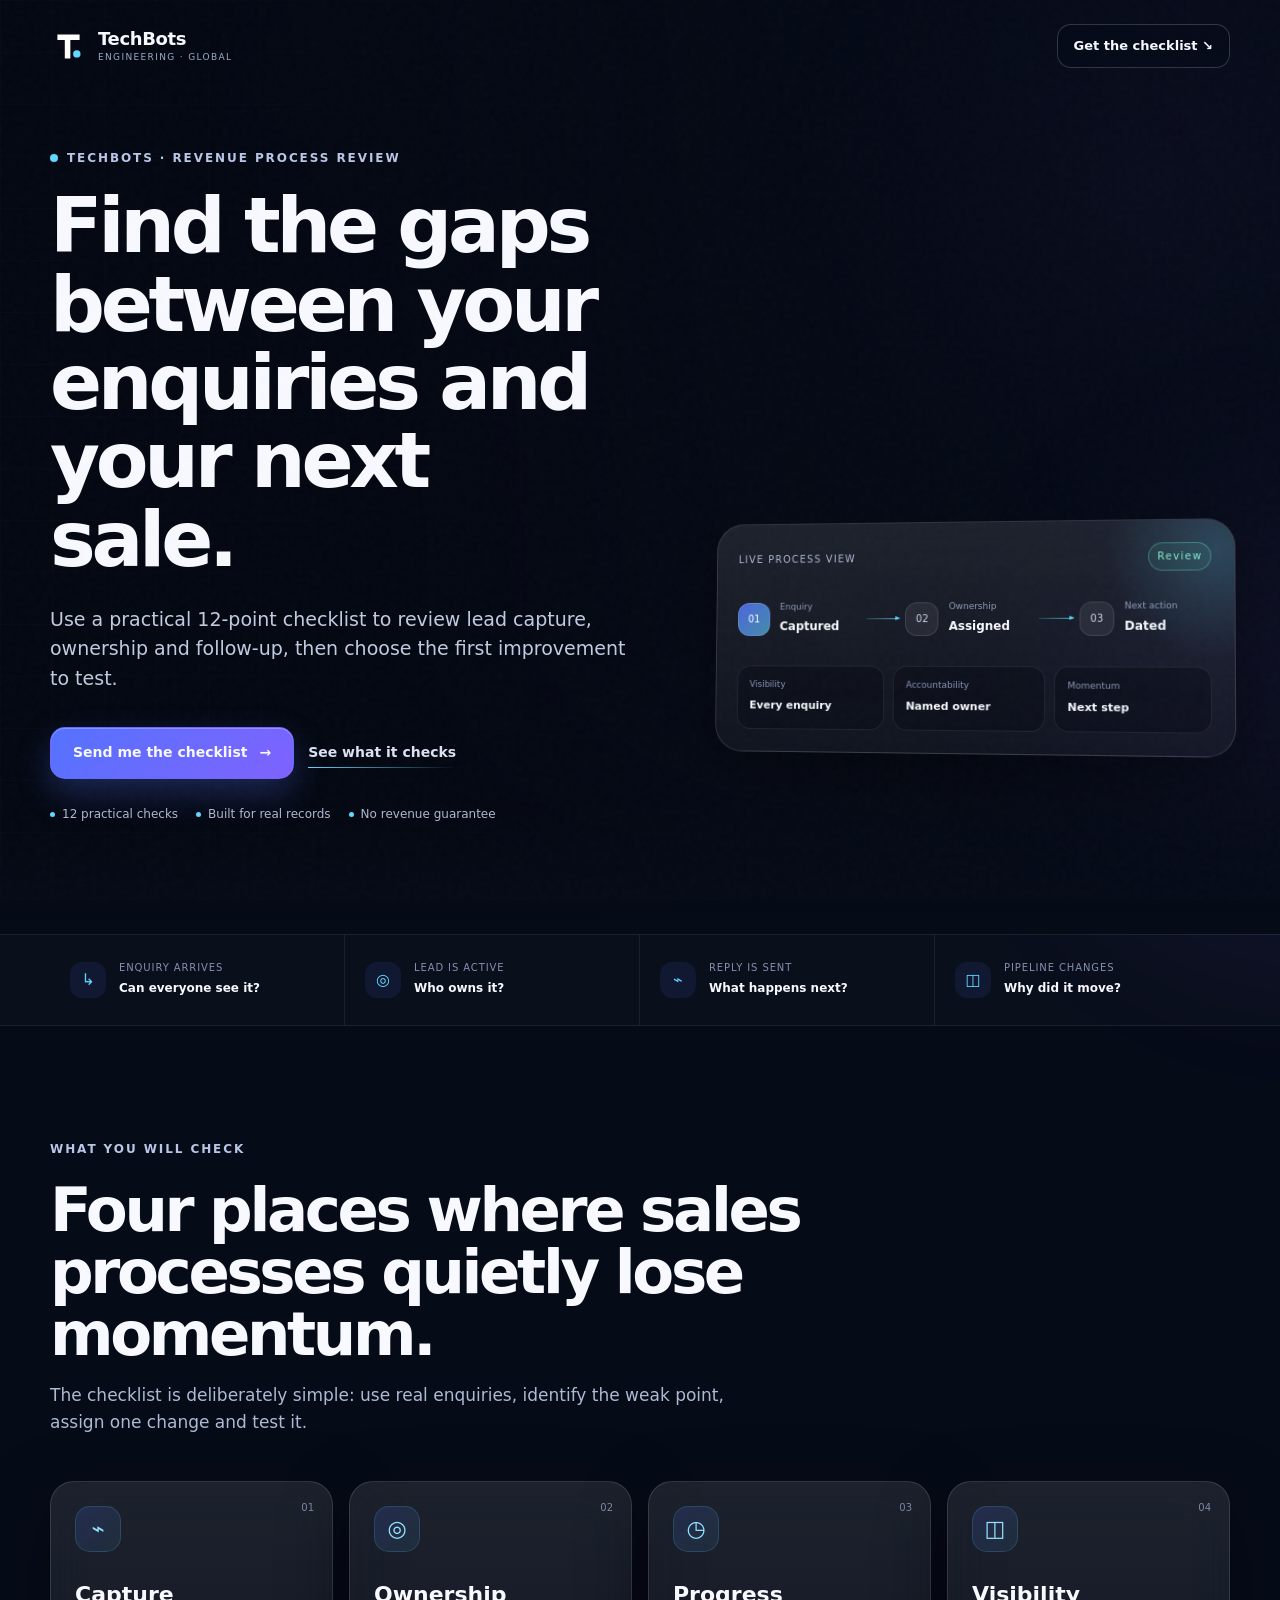
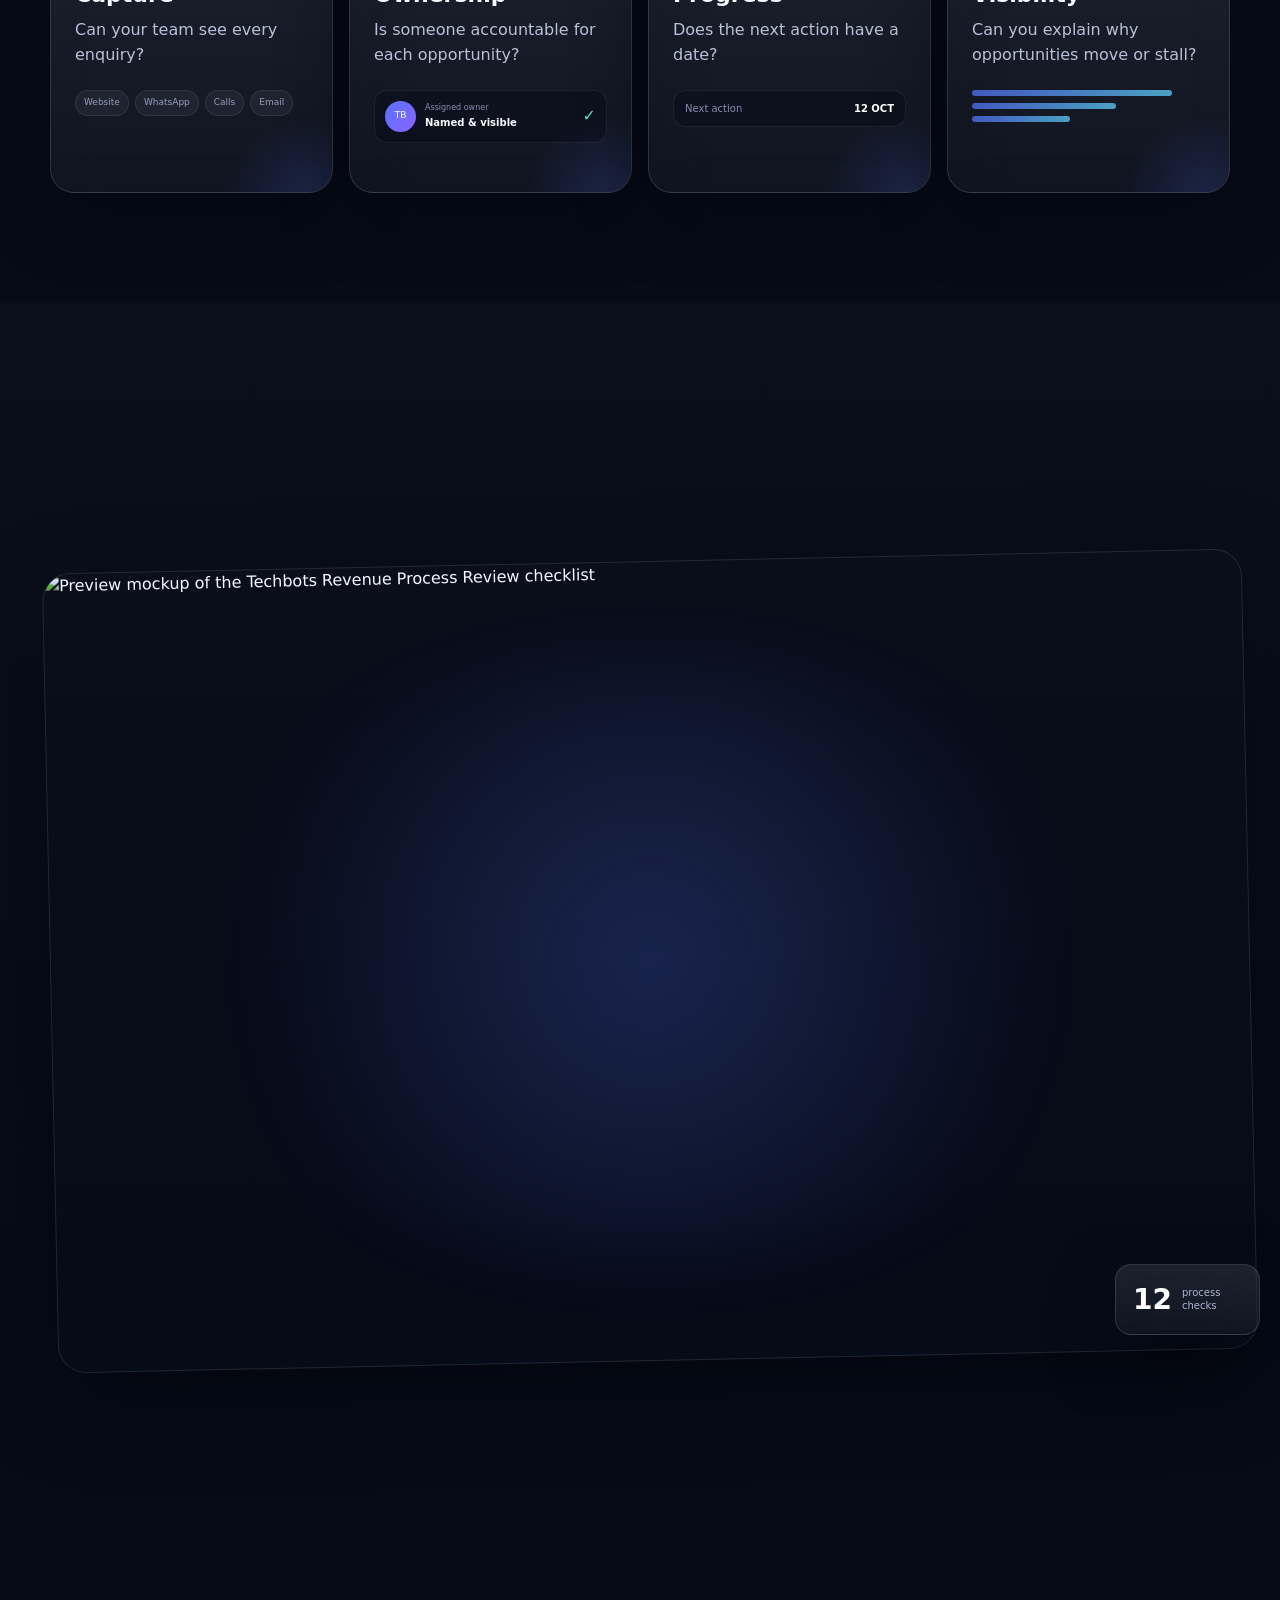
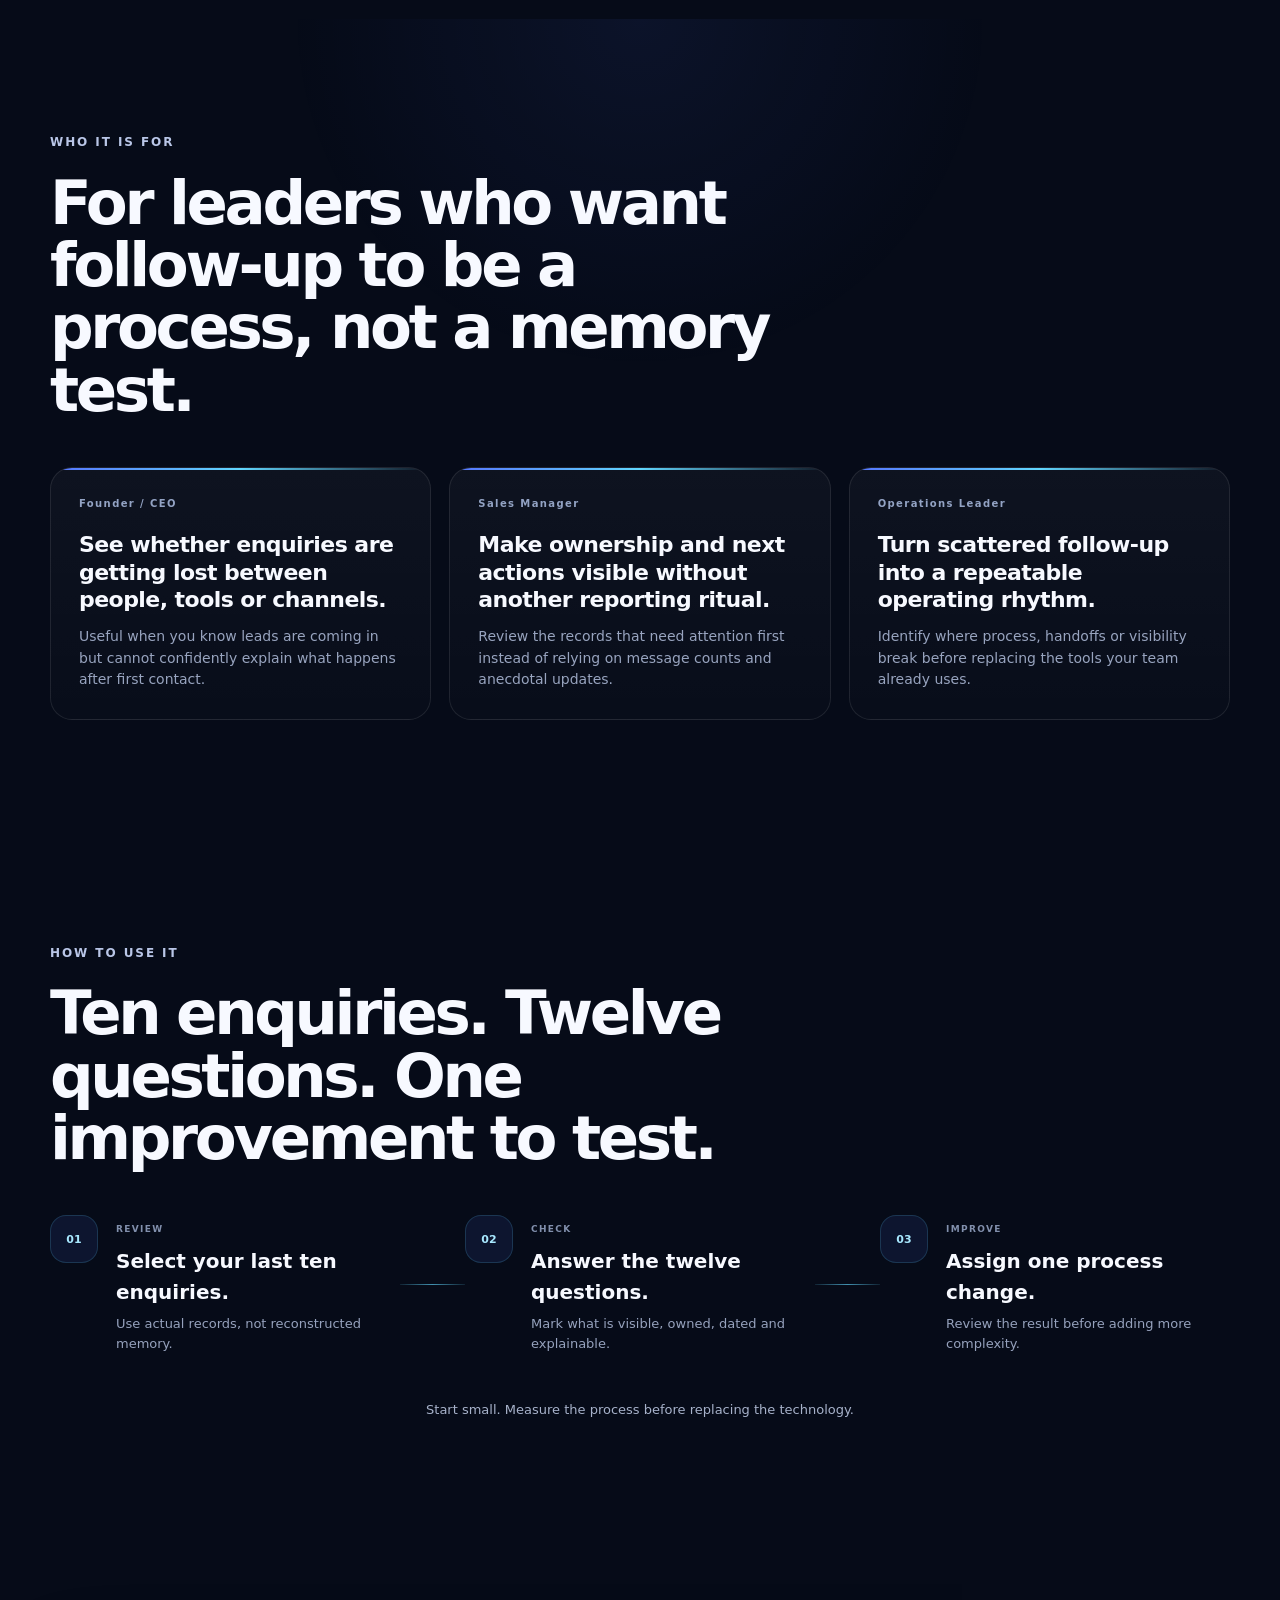
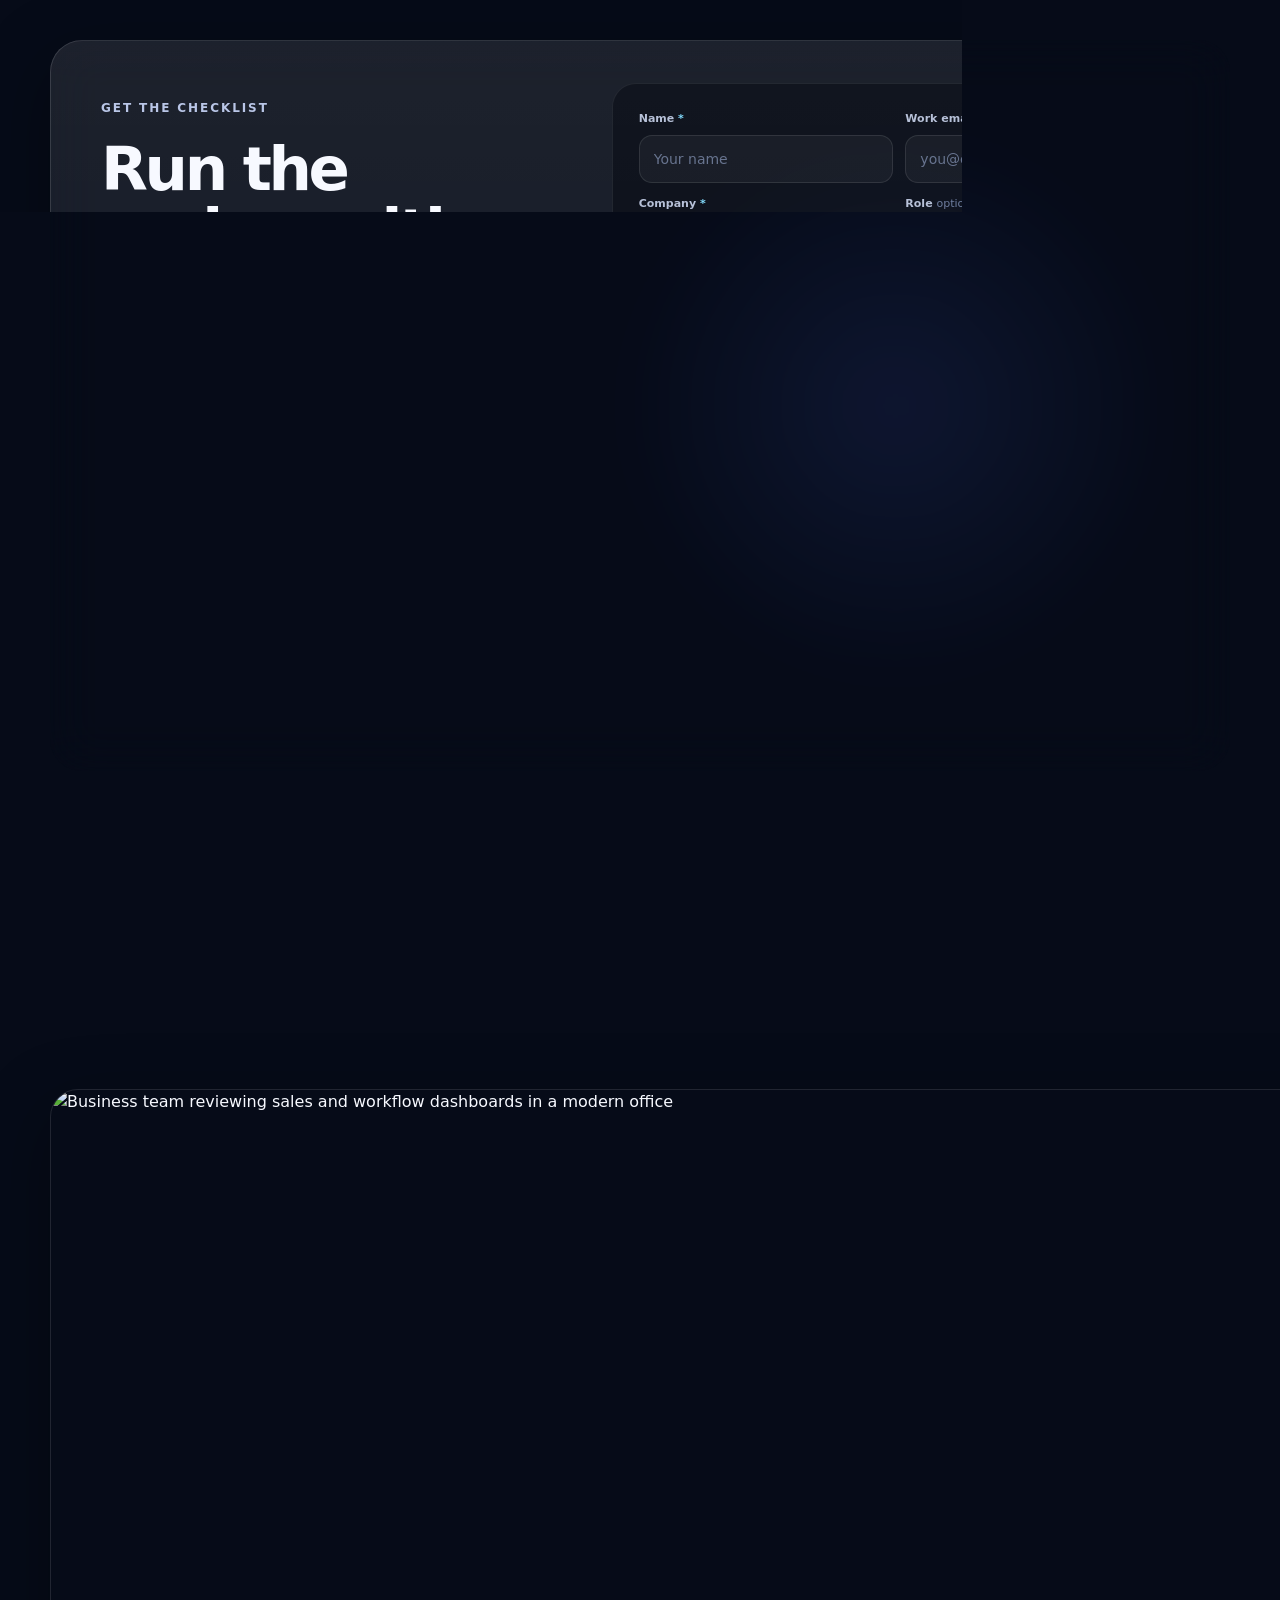
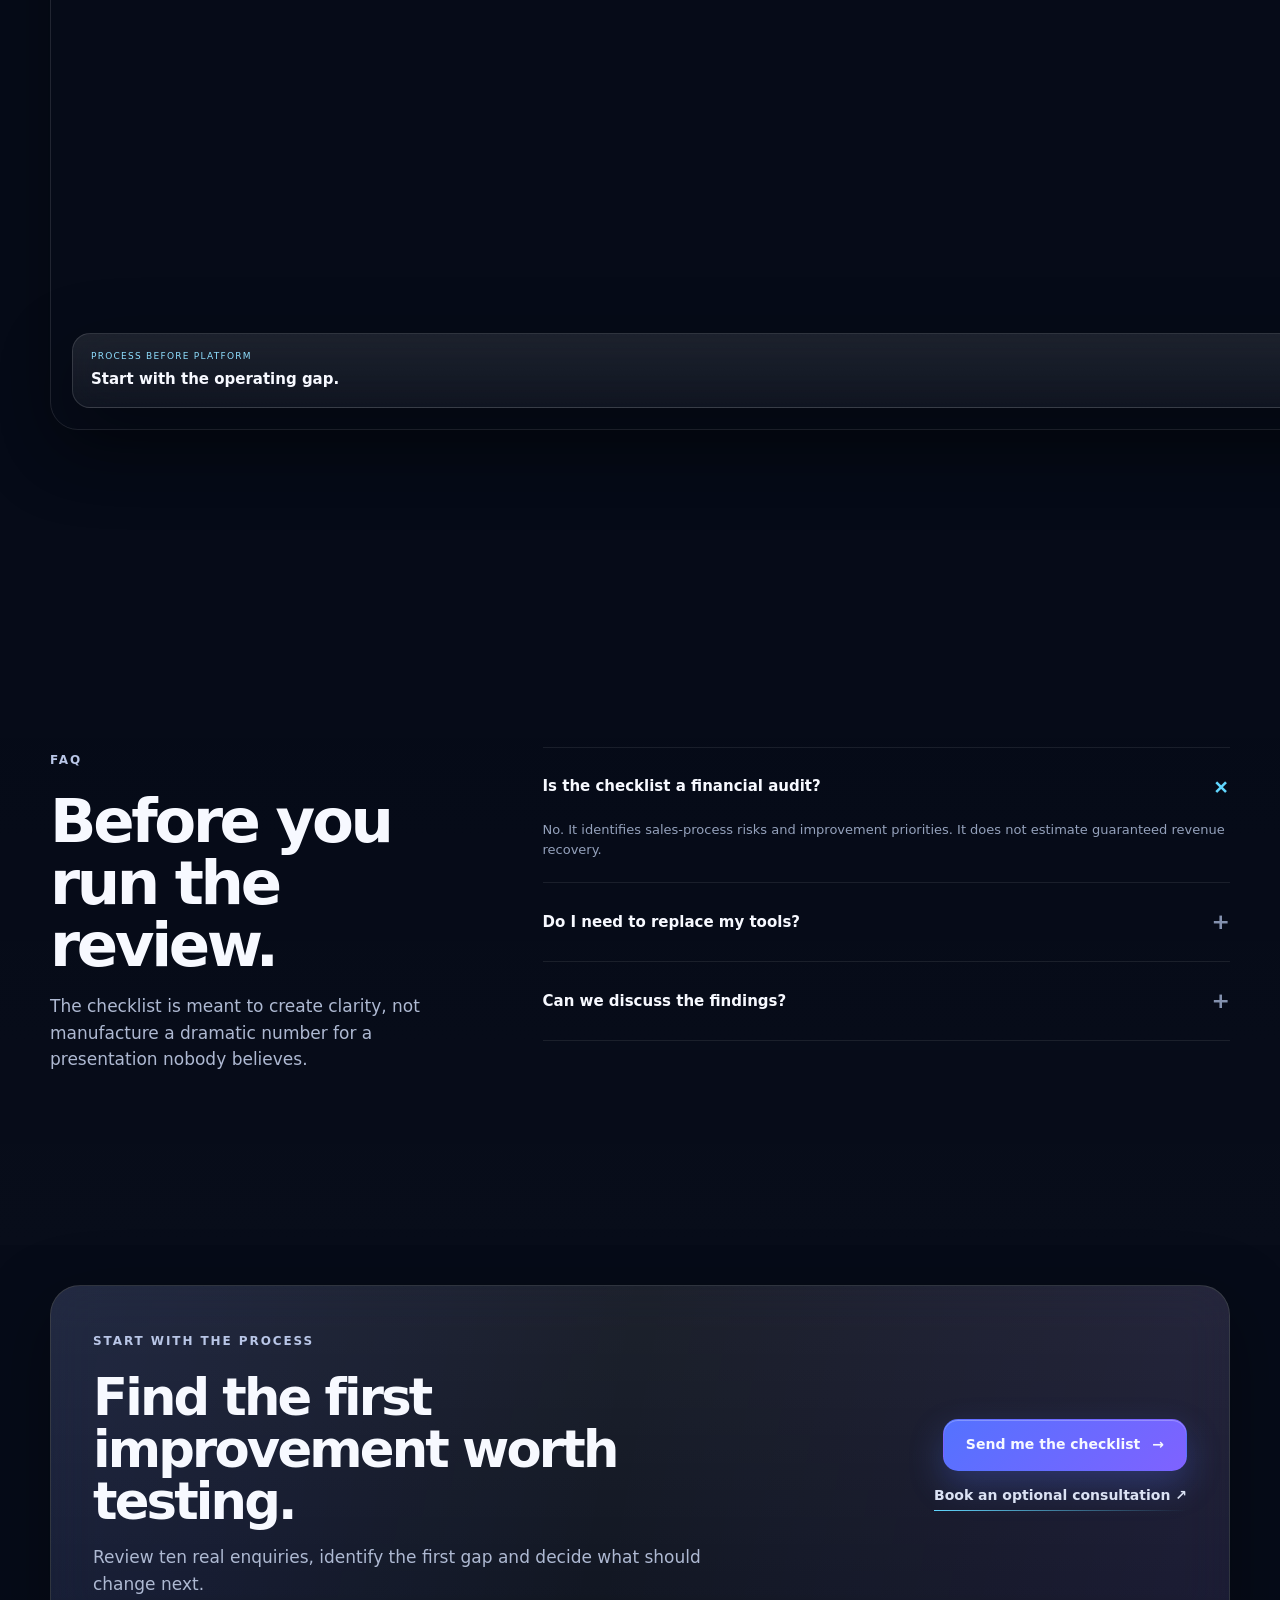
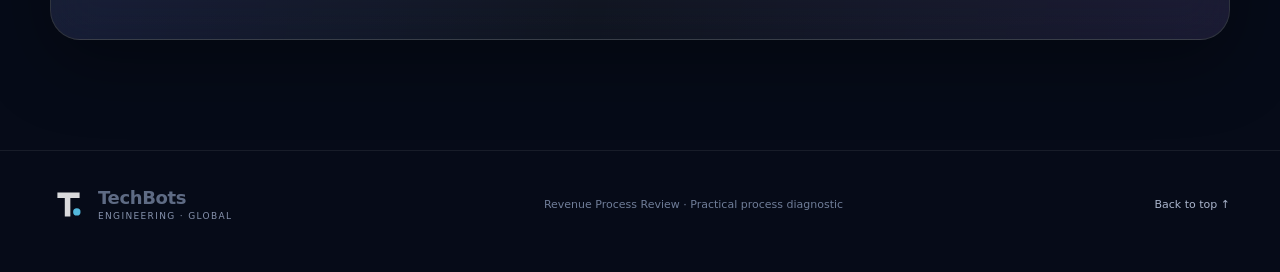
==== index.html @ 33a5809a "Add files via upload" ====
<!doctype html>
<html lang="en">
<head>
  <meta charset="utf-8" />
  <meta name="viewport" content="width=device-width,initial-scale=1,viewport-fit=cover" />
  <meta name="theme-color" content="#060b18" />
  <meta name="robots" content="noindex,nofollow" />
  <title>Revenue Process Review | Techbots</title>
  <meta name="description" content="Use Techbots' practical 12-point checklist to review lead capture, ownership, follow-up and sales-process visibility." />
  <meta property="og:title" content="Revenue Process Review | Techbots" />
  <meta property="og:description" content="Find the gaps between your enquiries and your next sale with a practical 12-point process checklist." />
  <meta property="og:type" content="website" />
  <link rel="preload" href="assets/hero-team.webp" as="image" type="image/webp" />
  <link rel="stylesheet" href="styles.css" />
</head>
<body>
  <a class="skip-link" href="#main">Skip to main content</a>

  <div class="noise" aria-hidden="true"></div>
  <div class="ambient ambient-one" aria-hidden="true"></div>
  <div class="ambient ambient-two" aria-hidden="true"></div>

  <header class="site-header" id="top">
    <div class="container header-inner">
      <a class="brand" href="https://teckbots.com/" aria-label="Techbots home">
        <span class="brand-mark" aria-hidden="true">
          <svg viewBox="0 0 40 40" role="img"><path d="M8 7h24v6H22v20h-6V13H8z" fill="currentColor"/><circle cx="29" cy="28" r="4" fill="#61d7ff"/></svg>
        </span>
        <span class="brand-copy"><strong>TechBots</strong><small>ENGINEERING · GLOBAL</small></span>
      </a>
      <a class="header-cta" href="#checklist-form">Get the checklist <span aria-hidden="true">↘</span></a>
    </div>
  </header>

  <main id="main">
    <section class="hero section-pad">
      <div class="hero-image" aria-hidden="true"></div>
      <div class="hero-vignette" aria-hidden="true"></div>
      <div class="hero-grid" aria-hidden="true"></div>
      <div class="container hero-layout">
        <div class="hero-copy reveal">
          <div class="eyebrow"><span class="pulse-dot"></span> TECHBOTS · REVENUE PROCESS REVIEW</div>
          <h1>Find the gaps between your enquiries and your next sale.</h1>
          <p class="hero-sub">Use a practical 12-point checklist to review lead capture, ownership and follow-up, then choose the first improvement to test.</p>
          <div class="hero-actions">
            <a class="btn btn-primary" href="#checklist-form">Send me the checklist <span aria-hidden="true">→</span></a>
            <a class="text-link" href="#what-you-check">See what it checks</a>
          </div>
          <div class="microcopy-row" aria-label="Checklist details">
            <span>12 practical checks</span><span>Built for real records</span><span>No revenue guarantee</span>
          </div>
        </div>

        <div class="hero-orbit reveal delay-1" aria-label="Revenue process stages">
          <div class="orbit-card glass">
            <div class="orbit-topline">
              <span>LIVE PROCESS VIEW</span>
              <span class="status-pill">Review</span>
            </div>
            <div class="process-flow">
              <div class="flow-item active"><span class="flow-icon">01</span><div><small>Enquiry</small><strong>Captured</strong></div></div>
              <div class="flow-line"></div>
              <div class="flow-item"><span class="flow-icon">02</span><div><small>Ownership</small><strong>Assigned</strong></div></div>
              <div class="flow-line"></div>
              <div class="flow-item"><span class="flow-icon">03</span><div><small>Next action</small><strong>Dated</strong></div></div>
            </div>
            <div class="hero-kpi-grid">
              <div><small>Visibility</small><strong>Every enquiry</strong></div>
              <div><small>Accountability</small><strong>Named owner</strong></div>
              <div><small>Momentum</small><strong>Next step</strong></div>
            </div>
          </div>
        </div>
      </div>
      <div class="hero-bottom-fade" aria-hidden="true"></div>
    </section>

    <section class="problem-strip" aria-label="Common process gaps">
      <div class="container strip-grid">
        <div class="strip-item"><span class="strip-icon">↳</span><div><small>Enquiry arrives</small><strong>Can everyone see it?</strong></div></div>
        <div class="strip-item"><span class="strip-icon">◎</span><div><small>Lead is active</small><strong>Who owns it?</strong></div></div>
        <div class="strip-item"><span class="strip-icon">⌁</span><div><small>Reply is sent</small><strong>What happens next?</strong></div></div>
        <div class="strip-item"><span class="strip-icon">◫</span><div><small>Pipeline changes</small><strong>Why did it move?</strong></div></div>
      </div>
    </section>

    <section class="section-pad" id="what-you-check">
      <div class="container">
        <div class="section-heading reveal">
          <div class="eyebrow">WHAT YOU WILL CHECK</div>
          <h2>Four places where sales processes quietly lose momentum.</h2>
          <p>The checklist is deliberately simple: use real enquiries, identify the weak point, assign one change and test it.</p>
        </div>
        <div class="check-grid">
          <article class="check-card glass reveal">
            <span class="card-number">01</span>
            <div class="icon-shell">⌁</div>
            <h3>Capture</h3>
            <p>Can your team see every enquiry?</p>
            <div class="tag-row"><span>Website</span><span>WhatsApp</span><span>Calls</span><span>Email</span></div>
          </article>
          <article class="check-card glass reveal delay-1">
            <span class="card-number">02</span>
            <div class="icon-shell">◎</div>
            <h3>Ownership</h3>
            <p>Is someone accountable for each opportunity?</p>
            <div class="mini-owner"><span class="avatar">TB</span><span><small>Assigned owner</small><strong>Named & visible</strong></span><i>✓</i></div>
          </article>
          <article class="check-card glass reveal delay-2">
            <span class="card-number">03</span>
            <div class="icon-shell">◷</div>
            <h3>Progress</h3>
            <p>Does the next action have a date?</p>
            <div class="mini-date"><span>Next action</span><strong>12 OCT</strong></div>
          </article>
          <article class="check-card glass reveal delay-3">
            <span class="card-number">04</span>
            <div class="icon-shell">◫</div>
            <h3>Visibility</h3>
            <p>Can you explain why opportunities move or stall?</p>
            <div class="mini-bars"><i style="--w:86%"></i><i style="--w:62%"></i><i style="--w:42%"></i></div>
          </article>
        </div>
      </div>
    </section>

    <section class="section-pad preview-section">
      <div class="container preview-layout">
        <div class="preview-image-wrap reveal">
          <div class="glow-ring" aria-hidden="true"></div>
          <img src="assets/checklist-preview.webp" alt="Preview mockup of the Techbots Revenue Process Review checklist" width="1200" height="800" loading="lazy" />
          <div class="floating-badge glass"><span>12</span><small>process checks</small></div>
        </div>
        <div class="preview-copy reveal delay-1">
          <div class="eyebrow">INSIDE THE CHECKLIST</div>
          <h2>Review what actually happened, not what the pipeline was supposed to do.</h2>
          <div class="sample-questions">
            <div><span>01</span><p>Can you identify every enquiry received during the review period?</p></div>
            <div><span>02</span><p>Does every open opportunity have a named owner?</p></div>
            <div><span>03</span><p>Does every active opportunity have a dated next action?</p></div>
            <div><span>04</span><p>Can you explain why opportunities were lost or stalled?</p></div>
          </div>
          <a class="btn btn-secondary" href="#checklist-form">Get all 12 checks <span aria-hidden="true">→</span></a>
        </div>
      </div>
    </section>

    <section class="section-pad role-section">
      <div class="container">
        <div class="section-heading reveal">
          <div class="eyebrow">WHO IT IS FOR</div>
          <h2>For leaders who want follow-up to be a process, not a memory test.</h2>
        </div>
        <div class="role-grid">
          <article class="role-card reveal">
            <div class="role-label">Founder / CEO</div>
            <h3>See whether enquiries are getting lost between people, tools or channels.</h3>
            <p>Useful when you know leads are coming in but cannot confidently explain what happens after first contact.</p>
          </article>
          <article class="role-card reveal delay-1">
            <div class="role-label">Sales Manager</div>
            <h3>Make ownership and next actions visible without another reporting ritual.</h3>
            <p>Review the records that need attention first instead of relying on message counts and anecdotal updates.</p>
          </article>
          <article class="role-card reveal delay-2">
            <div class="role-label">Operations Leader</div>
            <h3>Turn scattered follow-up into a repeatable operating rhythm.</h3>
            <p>Identify where process, handoffs or visibility break before replacing the tools your team already uses.</p>
          </article>
        </div>
      </div>
    </section>

    <section class="section-pad steps-section">
      <div class="container">
        <div class="section-heading reveal">
          <div class="eyebrow">HOW TO USE IT</div>
          <h2>Ten enquiries. Twelve questions. One improvement to test.</h2>
        </div>
        <div class="steps-track reveal">
          <article class="step">
            <span>01</span><div><small>REVIEW</small><h3>Select your last ten enquiries.</h3><p>Use actual records, not reconstructed memory.</p></div>
          </article>
          <div class="step-connector" aria-hidden="true"></div>
          <article class="step">
            <span>02</span><div><small>CHECK</small><h3>Answer the twelve questions.</h3><p>Mark what is visible, owned, dated and explainable.</p></div>
          </article>
          <div class="step-connector" aria-hidden="true"></div>
          <article class="step">
            <span>03</span><div><small>IMPROVE</small><h3>Assign one process change.</h3><p>Review the result before adding more complexity.</p></div>
          </article>
        </div>
        <p class="steps-note reveal">Start small. Measure the process before replacing the technology.</p>
      </div>
    </section>

    <section class="section-pad form-section" id="checklist-form">
      <div class="container form-shell glass reveal">
        <div class="form-copy">
          <div class="eyebrow">GET THE CHECKLIST</div>
          <h2>Run the review with your own enquiries.</h2>
          <p>Enter your details and the checklist will be made available immediately once the live resource is connected.</p>
          <ul class="value-list">
            <li><span>✓</span> Practical 12-point self-check</li>
            <li><span>✓</span> Built for website, email, calls and WhatsApp enquiries</li>
            <li><span>✓</span> Optional consultation afterwards</li>
          </ul>
          <div class="form-trust-note">
            <span class="lock-icon">⌾</span>
            <p><strong>Your choices stay separate.</strong><br />Requesting the checklist does not silently subscribe you to marketing.</p>
          </div>
        </div>

        <div class="form-panel">
          <form id="leadForm" novalidate>
            <div class="field-grid two-col">
              <div class="field"><label for="name">Name <span>*</span></label><input id="name" name="name" type="text" autocomplete="name" required placeholder="Your name" /></div>
              <div class="field"><label for="email">Work email <span>*</span></label><input id="email" name="email" type="email" autocomplete="email" required placeholder="you@company.com" /></div>
            </div>
            <div class="field-grid two-col">
              <div class="field"><label for="company">Company <span>*</span></label><input id="company" name="company" type="text" autocomplete="organization" required placeholder="Company name" /></div>
              <div class="field"><label for="role">Role <em>optional</em></label><input id="role" name="role" type="text" autocomplete="organization-title" placeholder="e.g. Sales Manager" /></div>
            </div>
            <div class="field"><label for="phone">Phone / WhatsApp <em>optional</em></label><input id="phone" name="phone" type="tel" autocomplete="tel" inputmode="tel" placeholder="+234..." /></div>

            <div class="consents">
              <label class="check-label"><input type="checkbox" name="whatsapp_consent" value="true" /><span class="custom-check" aria-hidden="true"></span><span>Send me occasional WhatsApp updates from Techbots.</span></label>
              <label class="check-label"><input type="checkbox" name="email_marketing_consent" value="true" /><span class="custom-check" aria-hidden="true"></span><span>Send me occasional Techbots insights and marketing emails.</span></label>
            </div>

            <div id="formError" class="form-message error" role="alert" aria-live="polite"></div>
            <button class="btn btn-primary submit-btn" type="submit"><span class="btn-label">Send my checklist</span><span class="spinner" aria-hidden="true"></span></button>
            <p class="form-legal">A practical self-check. No revenue guarantee. <a id="privacyLink" href="#" hidden>Privacy policy</a></p>
          </form>

          <div class="success-panel" id="successPanel" hidden tabindex="-1">
            <div class="success-icon">✓</div>
            <div class="eyebrow">REQUEST RECEIVED</div>
            <h3>Your checklist is ready.</h3>
            <p>Download it below. If you requested email delivery, check your inbox shortly.</p>
            <div class="success-actions">
              <a id="downloadChecklist" class="btn btn-primary" href="#" aria-disabled="true">Download checklist <span aria-hidden="true">↓</span></a>
              <a id="bookConsultation" class="btn btn-secondary" href="#" target="_blank" rel="noopener">Book an optional consultation <span aria-hidden="true">↗</span></a>
            </div>
            <p class="preview-warning" id="previewWarning">Preview mode is on. Connect the final PDF and form endpoint before public launch.</p>
          </div>
        </div>
      </div>
    </section>

    <section class="section-pad why-section">
      <div class="container why-layout">
        <div class="why-visual reveal">
          <img src="assets/hero-team.webp" alt="Business team reviewing sales and workflow dashboards in a modern office" width="1672" height="941" loading="lazy" />
          <div class="why-overlay glass"><small>PROCESS BEFORE PLATFORM</small><strong>Start with the operating gap.</strong></div>
        </div>
        <div class="why-copy reveal delay-1">
          <div class="eyebrow">WHY TECHBOTS</div>
          <h2>Built around the process, not another isolated tool.</h2>
          <p>Techbots connects software, AI, automation and business workflows around practical operating needs. The goal here is not to replace your stack on day one. It is to understand where the process breaks first.</p>
          <div class="why-points">
            <div><span>01</span><p><strong>Connected systems</strong><br />Software, AI, automation and workflows designed around the same operating outcome.</p></div>
            <div><span>02</span><p><strong>Practical review</strong><br />Use records, ownership and next actions rather than vague activity metrics.</p></div>
            <div><span>03</span><p><strong>Implementation path</strong><br />Move from diagnosis to the smallest useful process or technology improvement.</p></div>
          </div>
          <a id="servicesLink" class="text-link arrow-link" href="https://teckbots.com/services/" target="_blank" rel="noopener">Explore our service approach <span aria-hidden="true">↗</span></a>
        </div>
      </div>
    </section>

    <section class="section-pad faq-section">
      <div class="container faq-layout">
        <div class="section-heading reveal">
          <div class="eyebrow">FAQ</div>
          <h2>Before you run the review.</h2>
          <p>The checklist is meant to create clarity, not manufacture a dramatic number for a presentation nobody believes.</p>
        </div>
        <div class="accordion reveal delay-1">
          <details open><summary>Is the checklist a financial audit?<span>+</span></summary><p>No. It identifies sales-process risks and improvement priorities. It does not estimate guaranteed revenue recovery.</p></details>
          <details><summary>Do I need to replace my tools?<span>+</span></summary><p>No. Start by reviewing your existing process and records. Technology changes should follow a clearly identified operating need.</p></details>
          <details><summary>Can we discuss the findings?<span>+</span></summary><p>Yes. After the checklist is delivered, you can use the optional consultation link to discuss what you found.</p></details>
        </div>
      </div>
    </section>

    <section class="final-cta section-pad">
      <div class="container final-card glass reveal">
        <div>
          <div class="eyebrow">START WITH THE PROCESS</div>
          <h2>Find the first improvement worth testing.</h2>
          <p>Review ten real enquiries, identify the first gap and decide what should change next.</p>
        </div>
        <div class="final-actions">
          <a class="btn btn-primary" href="#checklist-form">Send me the checklist <span aria-hidden="true">→</span></a>
          <a id="finalConsultation" class="text-link" href="#" target="_blank" rel="noopener">Book an optional consultation ↗</a>
        </div>
      </div>
    </section>
  </main>

  <footer class="site-footer">
    <div class="container footer-inner">
      <div class="brand footer-brand">
        <span class="brand-mark" aria-hidden="true"><svg viewBox="0 0 40 40"><path d="M8 7h24v6H22v20h-6V13H8z" fill="currentColor"/><circle cx="29" cy="28" r="4" fill="#61d7ff"/></svg></span>
        <span class="brand-copy"><strong>TechBots</strong><small>ENGINEERING · GLOBAL</small></span>
      </div>
      <p>Revenue Process Review · Practical process diagnostic</p>
      <a href="#top">Back to top ↑</a>
    </div>
  </footer>

  <div class="mobile-sticky" id="mobileSticky"><a href="#checklist-form">Get the checklist <span>→</span></a></div>

  <script src="config.js"></script>
  <script src="app.js"></script>
</body>
</html>
---- styles.css ----
:root{
  --bg:#060b18; --bg2:#0a1124; --panel:rgba(255,255,255,.065); --panel2:rgba(255,255,255,.035);
  --line:rgba(255,255,255,.12); --text:#f7f9ff; --muted:#aeb9d2; --blue:#5573ff; --violet:#8d63ff;
  --cyan:#61d7ff; --mint:#61e0b6; --danger:#ff8d99; --shadow:0 22px 70px rgba(0,0,0,.35);
  --radius:26px; --container:1180px;
}
*{box-sizing:border-box} html{scroll-behavior:smooth} body{margin:0;background:var(--bg);color:var(--text);font-family:Inter,ui-sans-serif,system-ui,-apple-system,BlinkMacSystemFont,"Segoe UI",sans-serif;line-height:1.55;overflow-x:hidden}
body::before{content:"";position:fixed;inset:0;pointer-events:none;background:radial-gradient(circle at 20% 10%,rgba(85,115,255,.08),transparent 30%),radial-gradient(circle at 90% 20%,rgba(141,99,255,.06),transparent 28%);z-index:-3}
a{color:inherit;text-decoration:none} img{max-width:100%;display:block}.container{width:min(var(--container),calc(100% - 40px));margin-inline:auto}.section-pad{padding:110px 0}.skip-link{position:absolute;left:-999px;top:12px;background:#fff;color:#000;padding:10px 14px;border-radius:10px;z-index:1000}.skip-link:focus{left:12px}
.noise{position:fixed;inset:0;opacity:.025;pointer-events:none;z-index:20;background-image:url("data:image/svg+xml,%3Csvg viewBox='0 0 160 160' xmlns='http://www.w3.org/2000/svg'%3E%3Cfilter id='n'%3E%3CfeTurbulence type='fractalNoise' baseFrequency='.9' numOctaves='3' stitchTiles='stitch'/%3E%3C/filter%3E%3Crect width='100%25' height='100%25' filter='url(%23n)' opacity='.9'/%3E%3C/svg%3E")}.ambient{position:fixed;width:430px;height:430px;border-radius:50%;filter:blur(100px);opacity:.11;pointer-events:none;z-index:-2}.ambient-one{background:var(--blue);top:18%;left:-220px}.ambient-two{background:var(--violet);top:55%;right:-240px}
.site-header{position:absolute;inset:0 0 auto 0;z-index:50;padding:24px 0}.header-inner,.footer-inner{display:flex;align-items:center;justify-content:space-between;gap:24px}.brand{display:flex;align-items:center;gap:11px}.brand-mark{display:grid;place-items:center;width:37px;height:37px;color:#fff}.brand-mark svg{width:100%;height:100%}.brand-copy{display:grid;line-height:1}.brand-copy strong{font-size:18px;letter-spacing:-.02em}.brand-copy small{margin-top:5px;font-size:9px;letter-spacing:.15em;color:#9eabc8}.header-cta{border:1px solid rgba(255,255,255,.18);background:rgba(6,11,24,.28);backdrop-filter:blur(18px);padding:11px 16px;border-radius:14px;font-size:13px;font-weight:700;transition:.25s}.header-cta:hover{border-color:rgba(97,215,255,.5);transform:translateY(-1px)}
.hero{min-height:840px;position:relative;display:flex;align-items:center;padding-top:145px;isolation:isolate;overflow:hidden}.hero-image{position:absolute;inset:0;background-image:url('assets/hero-team.webp');background-size:cover;background-position:center;z-index:-5}.hero-vignette{position:absolute;inset:0;z-index:-4;background:linear-gradient(90deg,rgba(4,8,18,.98) 0%,rgba(4,8,18,.91) 31%,rgba(4,8,18,.44) 58%,rgba(4,8,18,.18) 100%),linear-gradient(180deg,rgba(6,11,24,.2),rgba(6,11,24,.35) 70%,#060b18 100%)}.hero-grid{position:absolute;inset:0;z-index:-3;opacity:.16;background-image:linear-gradient(rgba(255,255,255,.08) 1px,transparent 1px),linear-gradient(90deg,rgba(255,255,255,.08) 1px,transparent 1px);background-size:52px 52px;mask-image:linear-gradient(90deg,#000,transparent 65%)}.hero-layout{display:grid;grid-template-columns:minmax(0,1.05fr) minmax(420px,.95fr);gap:78px;align-items:center}.hero-copy{max-width:690px}.eyebrow{display:inline-flex;align-items:center;gap:9px;font-size:12px;letter-spacing:.16em;font-weight:800;color:#b9c6e7;margin-bottom:20px}.pulse-dot{width:8px;height:8px;border-radius:50%;background:var(--cyan);box-shadow:0 0 0 0 rgba(97,215,255,.55);animation:pulse 2.4s infinite}.hero h1,.section-heading h2,.preview-copy h2,.form-copy h2,.why-copy h2,.final-card h2{margin:0;letter-spacing:-.055em;line-height:1.02}.hero h1{font-size:clamp(52px,6vw,84px);max-width:760px}.hero-sub{font-size:19px;color:#c2cbe0;max-width:680px;margin:26px 0 34px}.hero-actions,.success-actions,.final-actions{display:flex;gap:14px;align-items:center;flex-wrap:wrap}.btn{display:inline-flex;align-items:center;justify-content:center;gap:12px;min-height:52px;padding:0 22px;border-radius:15px;border:1px solid transparent;font-weight:800;font-size:14px;transition:.25s;cursor:pointer}.btn-primary{background:linear-gradient(135deg,#5472ff,#7f62ff);box-shadow:0 14px 34px rgba(85,115,255,.28),inset 0 1px 0 rgba(255,255,255,.25)}.btn-primary:hover{transform:translateY(-2px);box-shadow:0 18px 44px rgba(85,115,255,.38),inset 0 1px 0 rgba(255,255,255,.3)}.btn-secondary{background:rgba(255,255,255,.06);border-color:rgba(255,255,255,.13);backdrop-filter:blur(18px)}.btn-secondary:hover{border-color:rgba(97,215,255,.4);transform:translateY(-2px)}.text-link{font-size:14px;font-weight:750;color:#dbe2f4;position:relative}.text-link::after{content:"";position:absolute;left:0;bottom:-4px;width:100%;height:1px;background:linear-gradient(90deg,var(--cyan),transparent);transform-origin:left;transition:.25s}.text-link:hover::after{transform:scaleX(.55)}.microcopy-row{display:flex;gap:18px;flex-wrap:wrap;margin-top:26px;color:#aeb9d1;font-size:12px}.microcopy-row span{display:flex;align-items:center;gap:7px}.microcopy-row span::before{content:"";width:5px;height:5px;border-radius:50%;background:var(--cyan)}
.hero-orbit{align-self:end;margin-bottom:70px}.glass{background:linear-gradient(180deg,rgba(255,255,255,.095),rgba(255,255,255,.045));border:1px solid rgba(255,255,255,.13);box-shadow:var(--shadow);backdrop-filter:blur(24px);-webkit-backdrop-filter:blur(24px)}.orbit-card{border-radius:28px;padding:22px;transform:perspective(1100px) rotateY(-7deg) rotateX(2deg);position:relative;overflow:hidden}.orbit-card::before{content:"";position:absolute;inset:-40% -20% auto auto;width:240px;height:240px;background:radial-gradient(circle,rgba(97,215,255,.2),transparent 65%);pointer-events:none}.orbit-topline{display:flex;justify-content:space-between;align-items:center;font-size:10px;letter-spacing:.13em;color:#aebbd7}.status-pill{border:1px solid rgba(97,224,182,.35);color:#88f1cb;padding:5px 8px;border-radius:999px;background:rgba(97,224,182,.08)}.process-flow{display:grid;grid-template-columns:1fr 34px 1fr 34px 1fr;gap:6px;align-items:center;margin:28px 0}.flow-item{display:flex;align-items:center;gap:10px}.flow-icon{width:34px;height:34px;border-radius:12px;display:grid;place-items:center;background:rgba(255,255,255,.07);border:1px solid rgba(255,255,255,.11);font-size:10px;color:#c9d3ea}.flow-item.active .flow-icon{background:linear-gradient(135deg,rgba(85,115,255,.85),rgba(97,215,255,.6));color:#fff}.flow-item small{display:block;font-size:9px;color:#8f9ab5}.flow-item strong{font-size:12px}.flow-line{height:1px;background:linear-gradient(90deg,rgba(97,215,255,.2),rgba(97,215,255,.8));position:relative}.flow-line::after{content:"";position:absolute;right:-1px;top:-2px;border-left:5px solid var(--cyan);border-top:2px solid transparent;border-bottom:2px solid transparent}.hero-kpi-grid{display:grid;grid-template-columns:repeat(3,1fr);gap:9px}.hero-kpi-grid>div{padding:12px;border-radius:14px;background:rgba(4,8,18,.36);border:1px solid rgba(255,255,255,.08)}.hero-kpi-grid small{display:block;font-size:9px;color:#8794b2}.hero-kpi-grid strong{font-size:11px}.hero-bottom-fade{position:absolute;left:0;right:0;bottom:0;height:110px;background:linear-gradient(transparent,#060b18);z-index:-1}
.problem-strip{border-block:1px solid rgba(255,255,255,.075);background:rgba(255,255,255,.018)}.strip-grid{display:grid;grid-template-columns:repeat(4,1fr)}.strip-item{padding:25px 20px;display:flex;gap:13px;align-items:center;border-right:1px solid rgba(255,255,255,.07)}.strip-item:last-child{border-right:none}.strip-icon{width:36px;height:36px;display:grid;place-items:center;border-radius:12px;background:rgba(85,115,255,.09);color:var(--cyan)}.strip-item small{display:block;color:#8491ae;font-size:10px;text-transform:uppercase;letter-spacing:.09em}.strip-item strong{font-size:12px;font-weight:750}
.section-heading{max-width:760px;margin-bottom:46px}.section-heading h2,.preview-copy h2,.form-copy h2,.why-copy h2,.final-card h2{font-size:clamp(38px,5vw,61px)}.section-heading p,.preview-copy>p,.why-copy>p,.form-copy>p,.final-card p{font-size:17px;color:var(--muted);max-width:690px}.check-grid{display:grid;grid-template-columns:repeat(4,1fr);gap:16px}.check-card{border-radius:24px;padding:24px;min-height:312px;position:relative;overflow:hidden;transition:.28s}.check-card:hover{transform:translateY(-7px);border-color:rgba(97,215,255,.28)}.check-card::after{content:"";position:absolute;inset:auto -60px -90px auto;width:170px;height:170px;border-radius:50%;background:radial-gradient(circle,rgba(85,115,255,.17),transparent 66%)}.card-number{position:absolute;right:18px;top:18px;font-size:10px;color:#7d89a5}.icon-shell{width:46px;height:46px;border-radius:15px;display:grid;place-items:center;background:linear-gradient(135deg,rgba(85,115,255,.17),rgba(97,215,255,.08));border:1px solid rgba(97,215,255,.16);color:#94e4ff;font-size:22px}.check-card h3{font-size:22px;margin:26px 0 6px}.check-card p{margin:0 0 22px;color:#b8c2d8}.tag-row{display:flex;gap:6px;flex-wrap:wrap}.tag-row span{font-size:9px;padding:5px 8px;border-radius:999px;background:rgba(255,255,255,.05);border:1px solid rgba(255,255,255,.08);color:#93a0bd}.mini-owner{display:flex;align-items:center;gap:9px;padding:10px;border-radius:13px;background:rgba(3,8,18,.35);border:1px solid rgba(255,255,255,.07)}.mini-owner .avatar{width:31px;height:31px;display:grid;place-items:center;border-radius:50%;background:linear-gradient(135deg,var(--blue),var(--violet));font-size:9px}.mini-owner small,.mini-owner strong{display:block}.mini-owner small{font-size:8px;color:#8190ae}.mini-owner strong{font-size:10px}.mini-owner i{margin-left:auto;font-style:normal;color:var(--mint)}.mini-date{display:flex;justify-content:space-between;align-items:center;border-radius:13px;padding:10px 11px;background:rgba(3,8,18,.35);border:1px solid rgba(255,255,255,.07);font-size:10px}.mini-date span{color:#8190ae}.mini-date strong{color:#fff}.mini-bars{display:grid;gap:7px}.mini-bars i{display:block;height:6px;border-radius:99px;width:var(--w);background:linear-gradient(90deg,var(--blue),var(--cyan));opacity:.72}
.preview-section{background:linear-gradient(180deg,rgba(255,255,255,.018),transparent)}.preview-layout,.why-layout{display:grid;grid-template-columns:1fr 1fr;gap:72px;align-items:center}.preview-image-wrap{position:relative}.preview-image-wrap img{border-radius:28px;box-shadow:0 28px 90px rgba(0,0,0,.42);border:1px solid rgba(255,255,255,.11);transform:rotate(-1.2deg)}.glow-ring{position:absolute;inset:12% 8%;border-radius:50%;background:radial-gradient(circle,rgba(85,115,255,.24),transparent 68%);filter:blur(30px)}.floating-badge{position:absolute;right:-10px;bottom:26px;padding:13px 17px;border-radius:16px;display:flex;align-items:center;gap:10px}.floating-badge span{font-size:28px;font-weight:850;color:#fff}.floating-badge small{font-size:10px;color:#abb6cf;width:60px;line-height:1.25}.sample-questions{display:grid;gap:10px;margin:30px 0}.sample-questions>div{display:grid;grid-template-columns:38px 1fr;gap:14px;align-items:start;padding:14px 0;border-bottom:1px solid rgba(255,255,255,.075)}.sample-questions span{font-size:11px;color:var(--cyan);font-weight:800}.sample-questions p{margin:0;color:#c4cde0;font-size:14px}
.role-section{background:radial-gradient(circle at 50% 0%,rgba(85,115,255,.08),transparent 34%)}.role-grid{display:grid;grid-template-columns:repeat(3,1fr);gap:18px}.role-card{padding:28px;border:1px solid rgba(255,255,255,.09);border-radius:22px;background:linear-gradient(180deg,rgba(255,255,255,.035),rgba(255,255,255,.012));position:relative;overflow:hidden}.role-card::before{content:"";position:absolute;left:0;top:0;width:100%;height:2px;background:linear-gradient(90deg,var(--blue),var(--cyan),transparent)}.role-label{font-size:10px;letter-spacing:.14em;color:#93a3c4;font-weight:800}.role-card h3{font-size:22px;line-height:1.25;letter-spacing:-.025em;margin:20px 0 12px}.role-card p{font-size:14px;color:#98a4bf;margin:0}
.steps-track{display:grid;grid-template-columns:1fr 65px 1fr 65px 1fr;align-items:center}.step{display:flex;gap:18px;align-items:flex-start}.step>span{width:48px;height:48px;border-radius:16px;display:grid;place-items:center;background:rgba(85,115,255,.1);border:1px solid rgba(97,215,255,.17);color:#a8e8ff;font-size:11px;font-weight:800;flex:0 0 auto}.step small{font-size:9px;letter-spacing:.15em;color:#8290ad;font-weight:800}.step h3{font-size:20px;margin:6px 0}.step p{margin:0;color:#96a2bd;font-size:13px}.step-connector{height:1px;background:linear-gradient(90deg,rgba(97,215,255,.12),rgba(97,215,255,.65),rgba(97,215,255,.12))}.steps-note{margin:46px 0 0;text-align:center;color:#a7b2ca;font-size:13px}
.form-section{position:relative}.form-section::before{content:"";position:absolute;inset:0;background:radial-gradient(circle at 70% 50%,rgba(85,115,255,.11),transparent 28%);pointer-events:none}.form-shell{display:grid;grid-template-columns:.9fr 1.1fr;gap:48px;border-radius:32px;padding:42px;position:relative;overflow:hidden}.form-shell::after{content:"";position:absolute;width:300px;height:300px;border-radius:50%;right:-130px;top:-150px;background:radial-gradient(circle,rgba(141,99,255,.17),transparent 64%);pointer-events:none}.form-copy{padding:12px 8px}.value-list{list-style:none;margin:28px 0;padding:0;display:grid;gap:12px}.value-list li{display:flex;gap:10px;color:#b9c3d9;font-size:14px}.value-list li span{color:var(--mint);font-weight:900}.form-trust-note{display:flex;gap:13px;margin-top:36px;padding-top:24px;border-top:1px solid rgba(255,255,255,.08)}.form-trust-note .lock-icon{width:34px;height:34px;border-radius:12px;display:grid;place-items:center;background:rgba(97,224,182,.08);color:var(--mint);flex:0 0 auto}.form-trust-note p{margin:0;font-size:12px;color:#8f9ab4}.form-trust-note strong{color:#cdd5e8}.form-panel{background:rgba(3,7,16,.43);border:1px solid rgba(255,255,255,.08);border-radius:24px;padding:26px;position:relative;z-index:2}.field-grid.two-col{display:grid;grid-template-columns:1fr 1fr;gap:12px}.field{display:grid;gap:8px;margin-bottom:12px}.field label{font-size:11px;font-weight:750;color:#b7c1d8}.field label span{color:#84ddff}.field label em{font-style:normal;font-weight:500;color:#6f7e9f}.field input{width:100%;height:48px;border-radius:13px;border:1px solid rgba(255,255,255,.1);background:rgba(255,255,255,.045);color:#fff;padding:0 14px;outline:none;font:inherit;font-size:14px;transition:.2s}.field input::placeholder{color:#68748f}.field input:focus{border-color:rgba(97,215,255,.55);box-shadow:0 0 0 3px rgba(97,215,255,.09)}.field input[aria-invalid="true"]{border-color:rgba(255,141,153,.6)}.consents{display:grid;gap:10px;margin:18px 0}.check-label{display:grid;grid-template-columns:18px 1fr;gap:10px;align-items:start;font-size:11px;color:#8f9bb5;cursor:pointer;position:relative}.check-label input{position:absolute;opacity:0;pointer-events:none}.custom-check{width:18px;height:18px;border-radius:6px;border:1px solid rgba(255,255,255,.18);background:rgba(255,255,255,.04);display:grid;place-items:center}.check-label input:focus-visible + .custom-check{outline:2px solid var(--cyan);outline-offset:2px}.check-label input:checked + .custom-check{background:linear-gradient(135deg,var(--blue),var(--violet));border-color:transparent}.check-label input:checked + .custom-check::after{content:"✓";font-size:11px;color:white;font-weight:900}.submit-btn{width:100%;border:0;margin-top:4px}.spinner{display:none;width:16px;height:16px;border:2px solid rgba(255,255,255,.35);border-top-color:#fff;border-radius:50%;animation:spin .7s linear infinite}.submit-btn.loading .spinner{display:inline-block}.submit-btn.loading .btn-label{opacity:.7}.form-legal{text-align:center;margin:12px 0 0;color:#68758f;font-size:10px}.form-legal a{color:#aeb9d1;text-decoration:underline}.form-message{min-height:18px;font-size:11px;margin-bottom:4px}.form-message.error{color:#ff9ba5}.success-panel{padding:18px 4px}.success-panel[hidden]{display:none}.success-icon{width:52px;height:52px;border-radius:17px;display:grid;place-items:center;background:rgba(97,224,182,.12);border:1px solid rgba(97,224,182,.22);color:var(--mint);font-size:24px;margin-bottom:20px}.success-panel h3{font-size:34px;letter-spacing:-.04em;margin:0 0 10px}.success-panel p{color:#a8b2c8;font-size:14px}.success-actions{margin-top:22px}.success-actions .btn{flex:1}.preview-warning{padding:10px 12px;border-radius:10px;background:rgba(255,184,107,.07);border:1px solid rgba(255,184,107,.16);color:#d8b58b!important;font-size:10px!important;margin-top:18px!important}
.why-visual{position:relative}.why-visual img{border-radius:28px;min-height:460px;object-fit:cover;object-position:center;box-shadow:var(--shadow);border:1px solid rgba(255,255,255,.11)}.why-overlay{position:absolute;left:22px;right:22px;bottom:22px;border-radius:18px;padding:16px 18px;display:grid;gap:4px}.why-overlay small{font-size:9px;letter-spacing:.14em;color:#8fdfff}.why-overlay strong{font-size:15px}.why-points{display:grid;gap:18px;margin:30px 0}.why-points>div{display:grid;grid-template-columns:32px 1fr;gap:15px}.why-points span{font-size:10px;color:var(--cyan);font-weight:850;padding-top:4px}.why-points p{margin:0;color:#98a4bd;font-size:13px}.why-points strong{color:#dde4f3;font-size:14px}.arrow-link{display:inline-flex;gap:8px;align-items:center}
.faq-section{background:linear-gradient(180deg,transparent,rgba(255,255,255,.012))}.faq-layout{display:grid;grid-template-columns:.75fr 1.25fr;gap:80px;align-items:start}.accordion{border-top:1px solid rgba(255,255,255,.08)}.accordion details{border-bottom:1px solid rgba(255,255,255,.08);padding:0}.accordion summary{list-style:none;display:flex;justify-content:space-between;gap:20px;align-items:center;padding:22px 0;cursor:pointer;font-weight:750;font-size:15px}.accordion summary::-webkit-details-marker{display:none}.accordion summary span{font-size:22px;color:#8391ae;transition:.2s}.accordion details[open] summary span{transform:rotate(45deg);color:var(--cyan)}.accordion details p{margin:-6px 0 22px;color:#94a1bb;font-size:13px;max-width:700px}
.final-cta{padding-top:40px}.final-card{border-radius:30px;padding:42px;display:flex;align-items:center;justify-content:space-between;gap:40px;position:relative;overflow:hidden}.final-card::before{content:"";position:absolute;inset:0;background:linear-gradient(100deg,rgba(85,115,255,.1),transparent 48%,rgba(141,99,255,.08));pointer-events:none}.final-card>div{position:relative}.final-card h2{font-size:clamp(36px,4vw,54px);max-width:700px}.final-card p{margin-bottom:0}.final-actions{justify-content:flex-end;min-width:310px}.site-footer{padding:34px 0 48px;border-top:1px solid rgba(255,255,255,.075);color:#6f7d98;font-size:11px}.footer-brand{opacity:.85}.site-footer a{color:#aab5cc}.mobile-sticky{display:none}
.reveal{opacity:0;transform:translateY(22px);transition:opacity .7s ease,transform .7s ease}.reveal.visible{opacity:1;transform:none}.delay-1{transition-delay:.08s}.delay-2{transition-delay:.16s}.delay-3{transition-delay:.24s}
@keyframes pulse{0%{box-shadow:0 0 0 0 rgba(97,215,255,.45)}70%{box-shadow:0 0 0 9px rgba(97,215,255,0)}100%{box-shadow:0 0 0 0 rgba(97,215,255,0)}}@keyframes spin{to{transform:rotate(360deg)}}
@media (max-width:1020px){.hero{min-height:auto;padding-bottom:90px}.hero-layout{grid-template-columns:1fr;gap:45px}.hero-orbit{max-width:620px;margin:0}.hero-image{background-position:63% center}.hero-vignette{background:linear-gradient(90deg,rgba(4,8,18,.98),rgba(4,8,18,.85) 54%,rgba(4,8,18,.45)),linear-gradient(180deg,transparent,#060b18)}.check-grid{grid-template-columns:1fr 1fr}.preview-layout,.why-layout{gap:42px}.form-shell{grid-template-columns:1fr;gap:24px}.faq-layout{grid-template-columns:1fr;gap:22px}.final-card{align-items:flex-start;flex-direction:column}.final-actions{justify-content:flex-start}.steps-track{grid-template-columns:1fr;gap:18px}.step-connector{width:1px;height:30px;margin-left:23px}.strip-grid{grid-template-columns:1fr 1fr}.strip-item:nth-child(2){border-right:none}.strip-item:nth-child(-n+2){border-bottom:1px solid rgba(255,255,255,.07)}}
@media (max-width:760px){.container{width:min(var(--container),calc(100% - 28px))}.section-pad{padding:78px 0}.site-header{padding:18px 0}.header-cta{display:none}.hero{padding-top:112px;min-height:780px;align-items:flex-start}.hero-image{background-position:62% center;opacity:.68}.hero-vignette{background:linear-gradient(180deg,rgba(4,8,18,.84) 0%,rgba(4,8,18,.78) 37%,rgba(4,8,18,.9) 72%,#060b18 100%),linear-gradient(90deg,rgba(4,8,18,.86),rgba(4,8,18,.35))}.hero-layout{display:block}.hero-copy{padding-top:24px}.hero h1{font-size:47px;letter-spacing:-.052em}.hero-sub{font-size:16px;margin:20px 0 26px}.hero-actions{align-items:stretch}.hero-actions .btn,.hero-actions .text-link{width:100%;text-align:center}.hero-actions .text-link{padding:9px}.microcopy-row{gap:10px 16px;margin-top:20px}.hero-orbit{margin-top:55px}.orbit-card{transform:none;padding:18px}.process-flow{grid-template-columns:1fr;gap:8px;margin:18px 0}.flow-line{width:1px;height:17px;margin-left:17px}.flow-line::after{display:none}.hero-kpi-grid{grid-template-columns:1fr}.problem-strip{display:none}.section-heading h2,.preview-copy h2,.form-copy h2,.why-copy h2,.final-card h2{font-size:38px}.section-heading{margin-bottom:34px}.check-grid,.role-grid,.preview-layout,.why-layout{grid-template-columns:1fr}.check-card{min-height:auto}.preview-layout{gap:46px}.floating-badge{right:8px;bottom:12px}.role-grid{gap:12px}.role-card h3{font-size:20px}.form-shell{padding:18px;border-radius:24px}.form-panel{padding:18px}.field-grid.two-col{grid-template-columns:1fr}.why-visual{order:2}.why-copy{order:1}.why-visual img{min-height:330px}.faq-layout{gap:10px}.final-card{padding:28px}.final-actions{width:100%;min-width:0;align-items:stretch;flex-direction:column}.final-actions .btn,.final-actions .text-link{text-align:center}.footer-inner{align-items:flex-start;flex-direction:column}.mobile-sticky{display:block;position:fixed;left:12px;right:12px;bottom:12px;z-index:80;transform:translateY(110%);transition:.3s}.mobile-sticky.show{transform:none}.mobile-sticky a{display:flex;justify-content:space-between;align-items:center;background:linear-gradient(135deg,#5573ff,#805fff);border:1px solid rgba(255,255,255,.18);box-shadow:0 16px 44px rgba(0,0,0,.45);padding:14px 17px;border-radius:15px;font-size:13px;font-weight:850}.site-footer{padding-bottom:90px}}
@media (prefers-reduced-motion:reduce){html{scroll-behavior:auto}.reveal{opacity:1;transform:none;transition:none}.pulse-dot,.spinner{animation:none}.btn,.check-card,.header-cta{transition:none}}
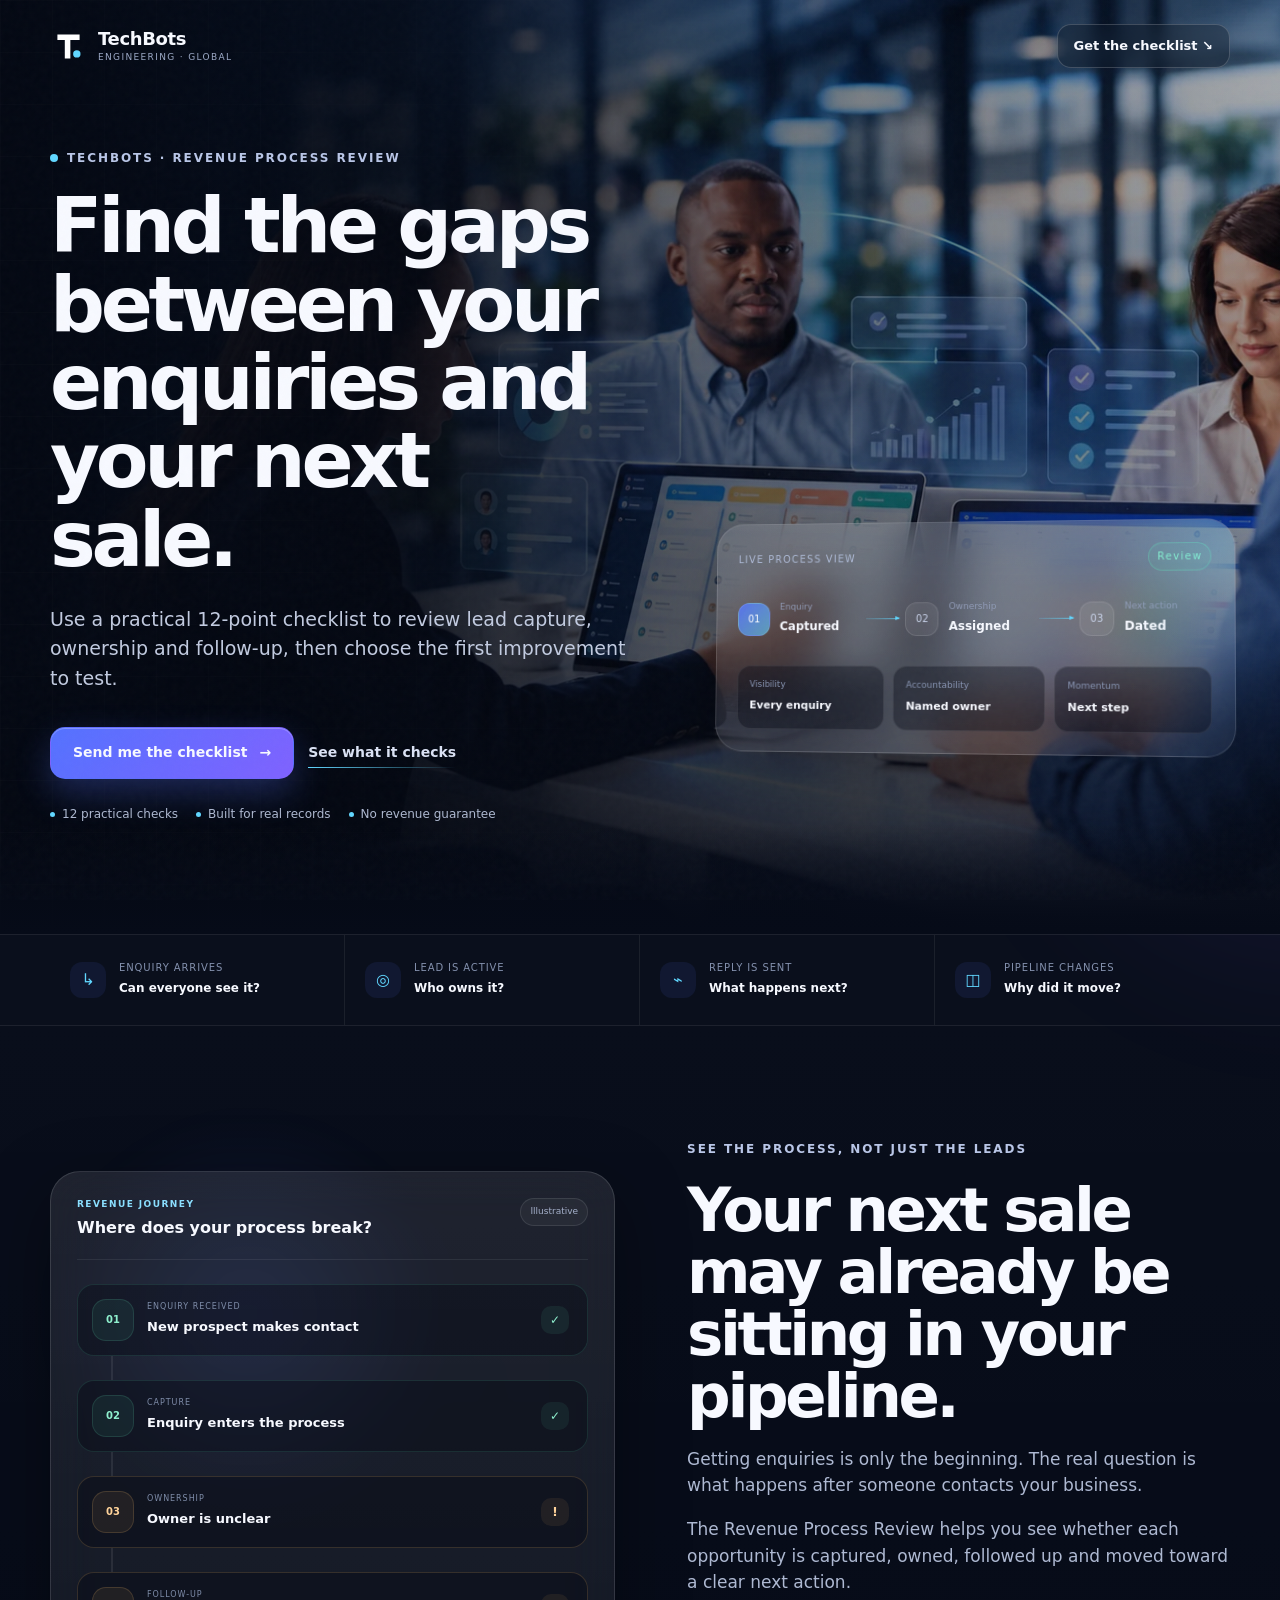
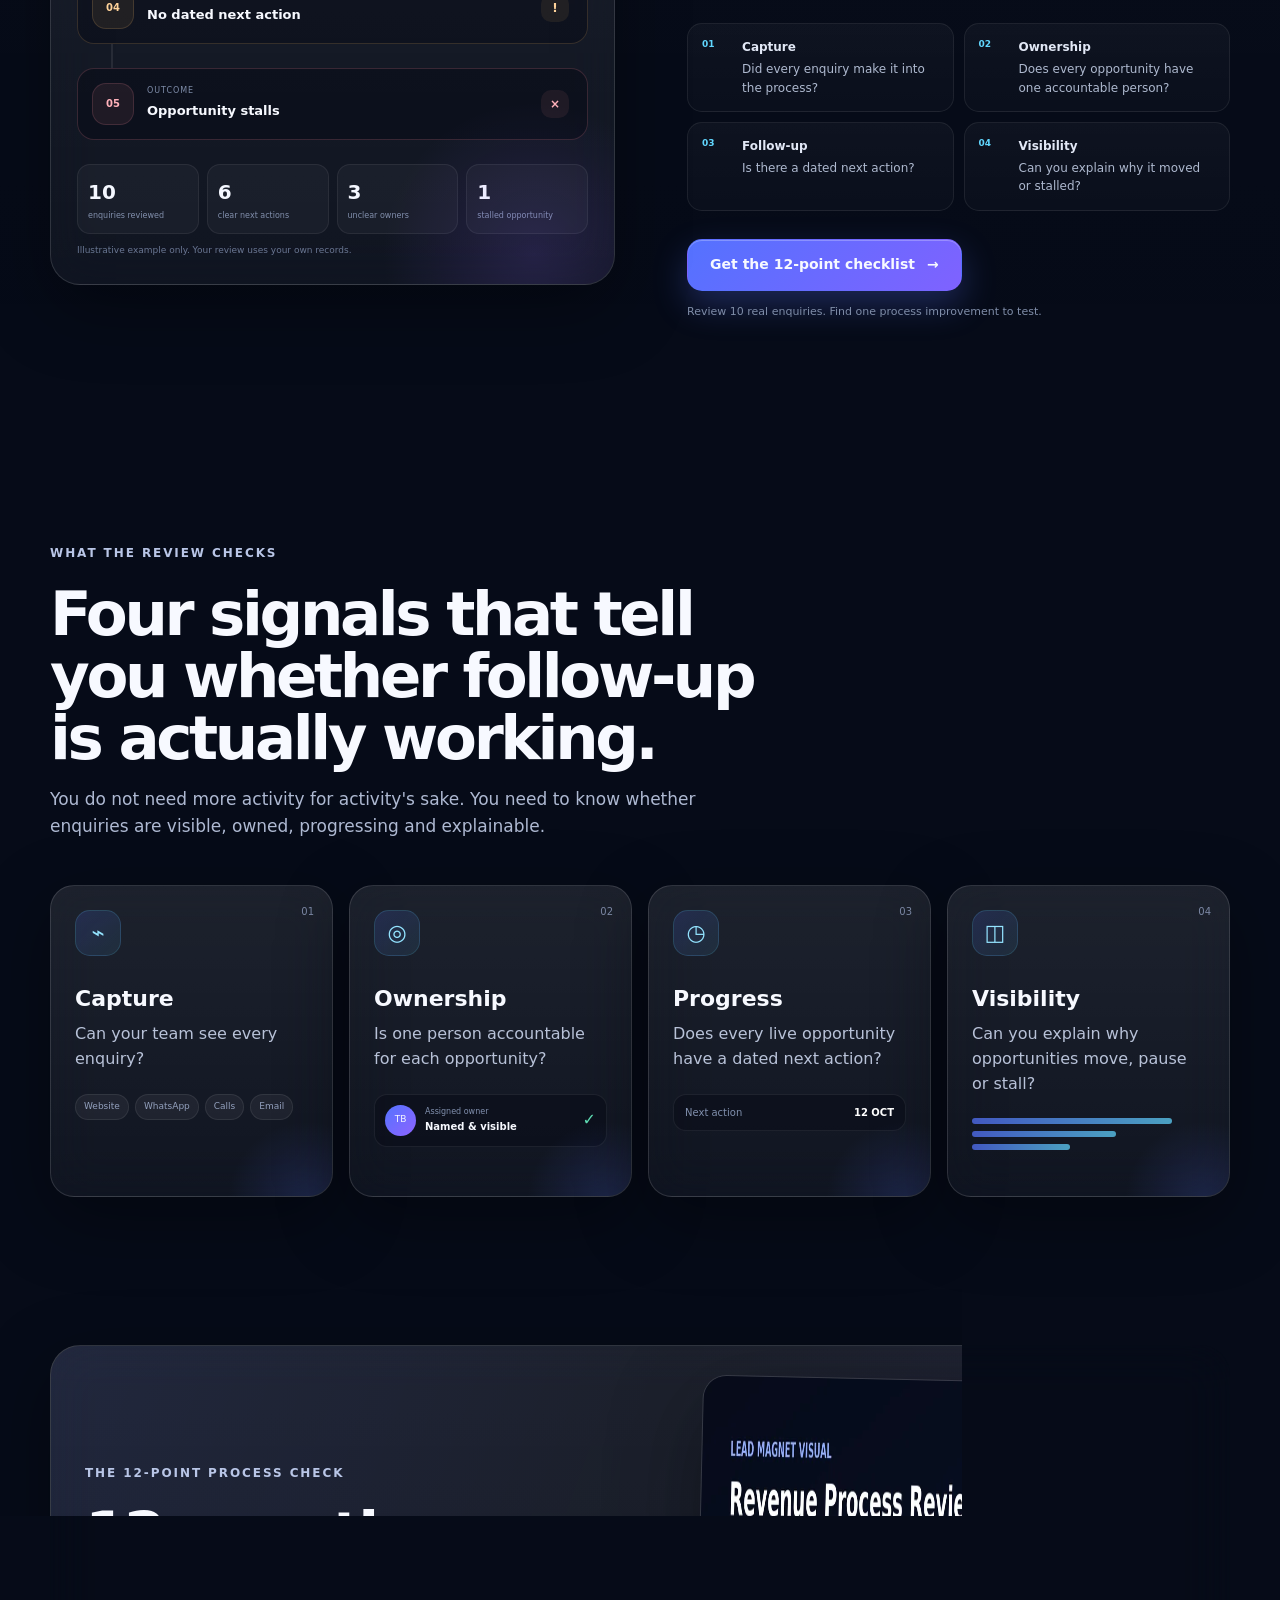
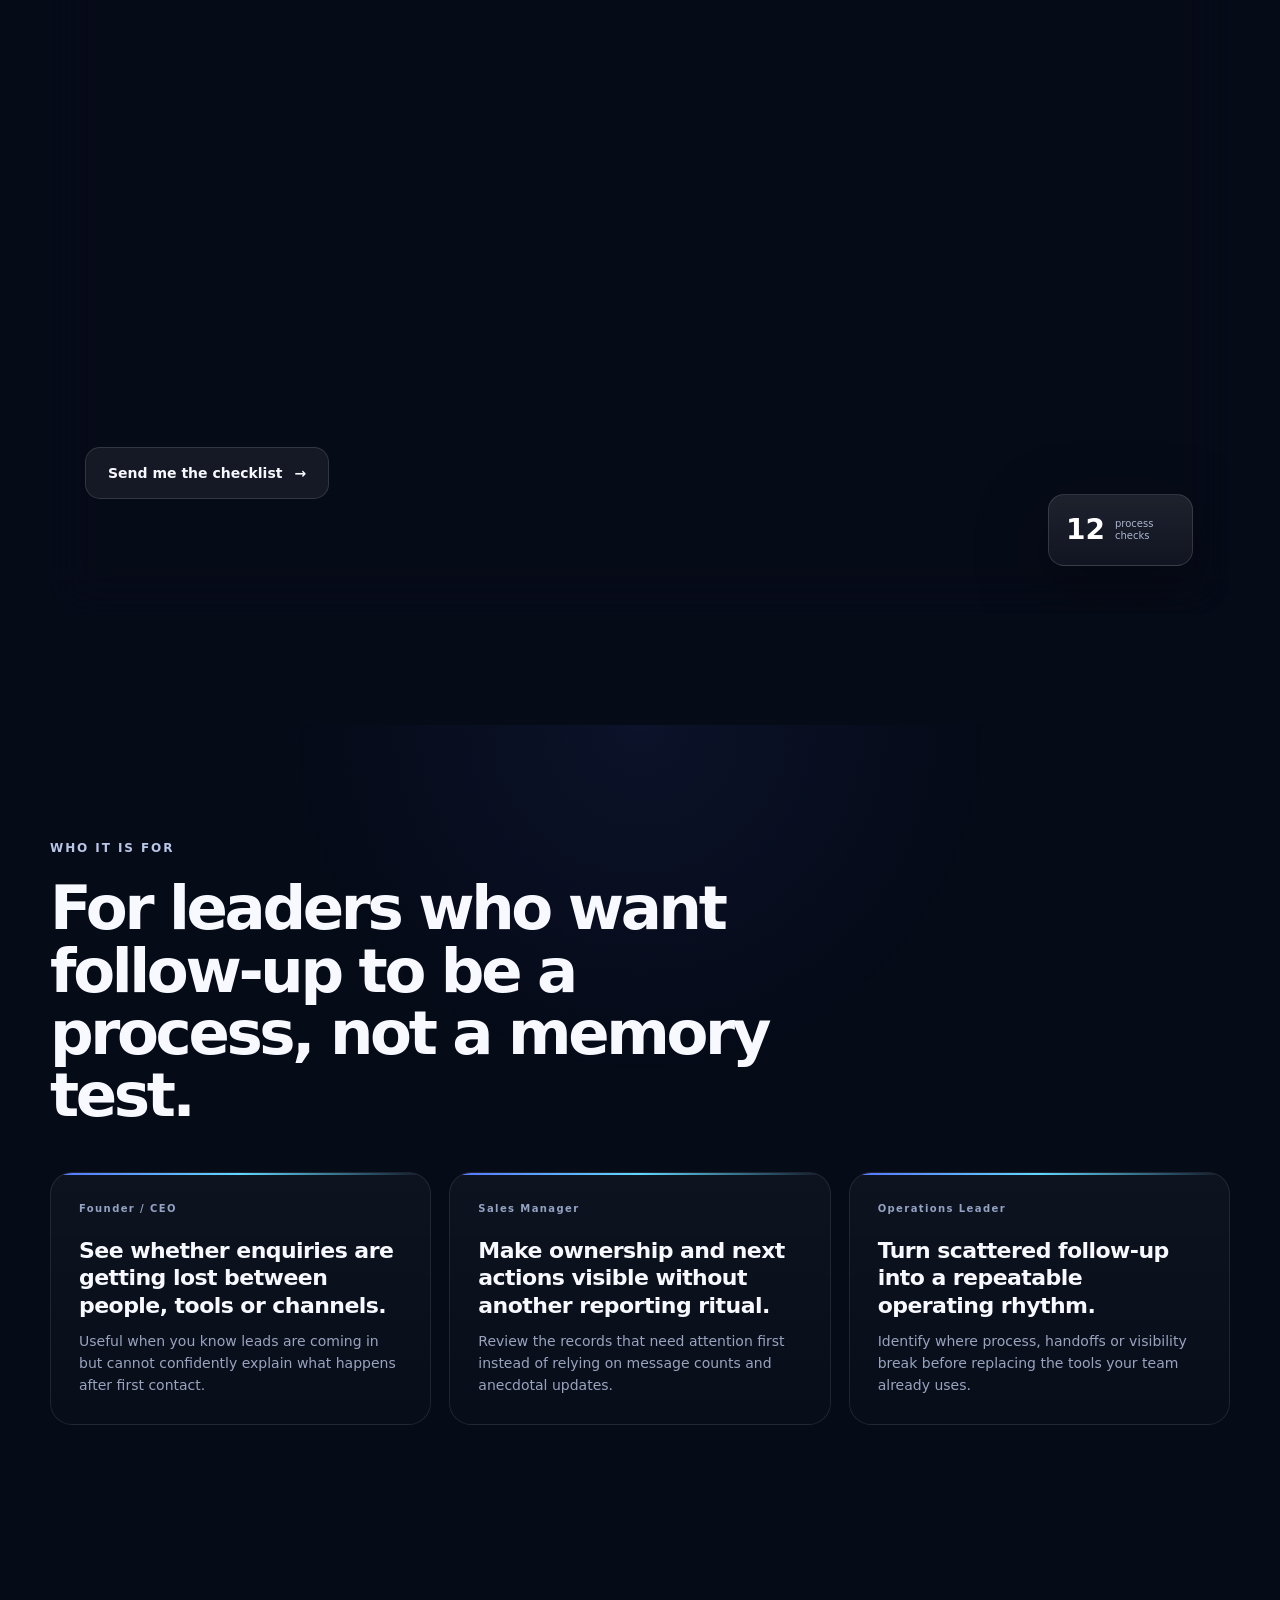
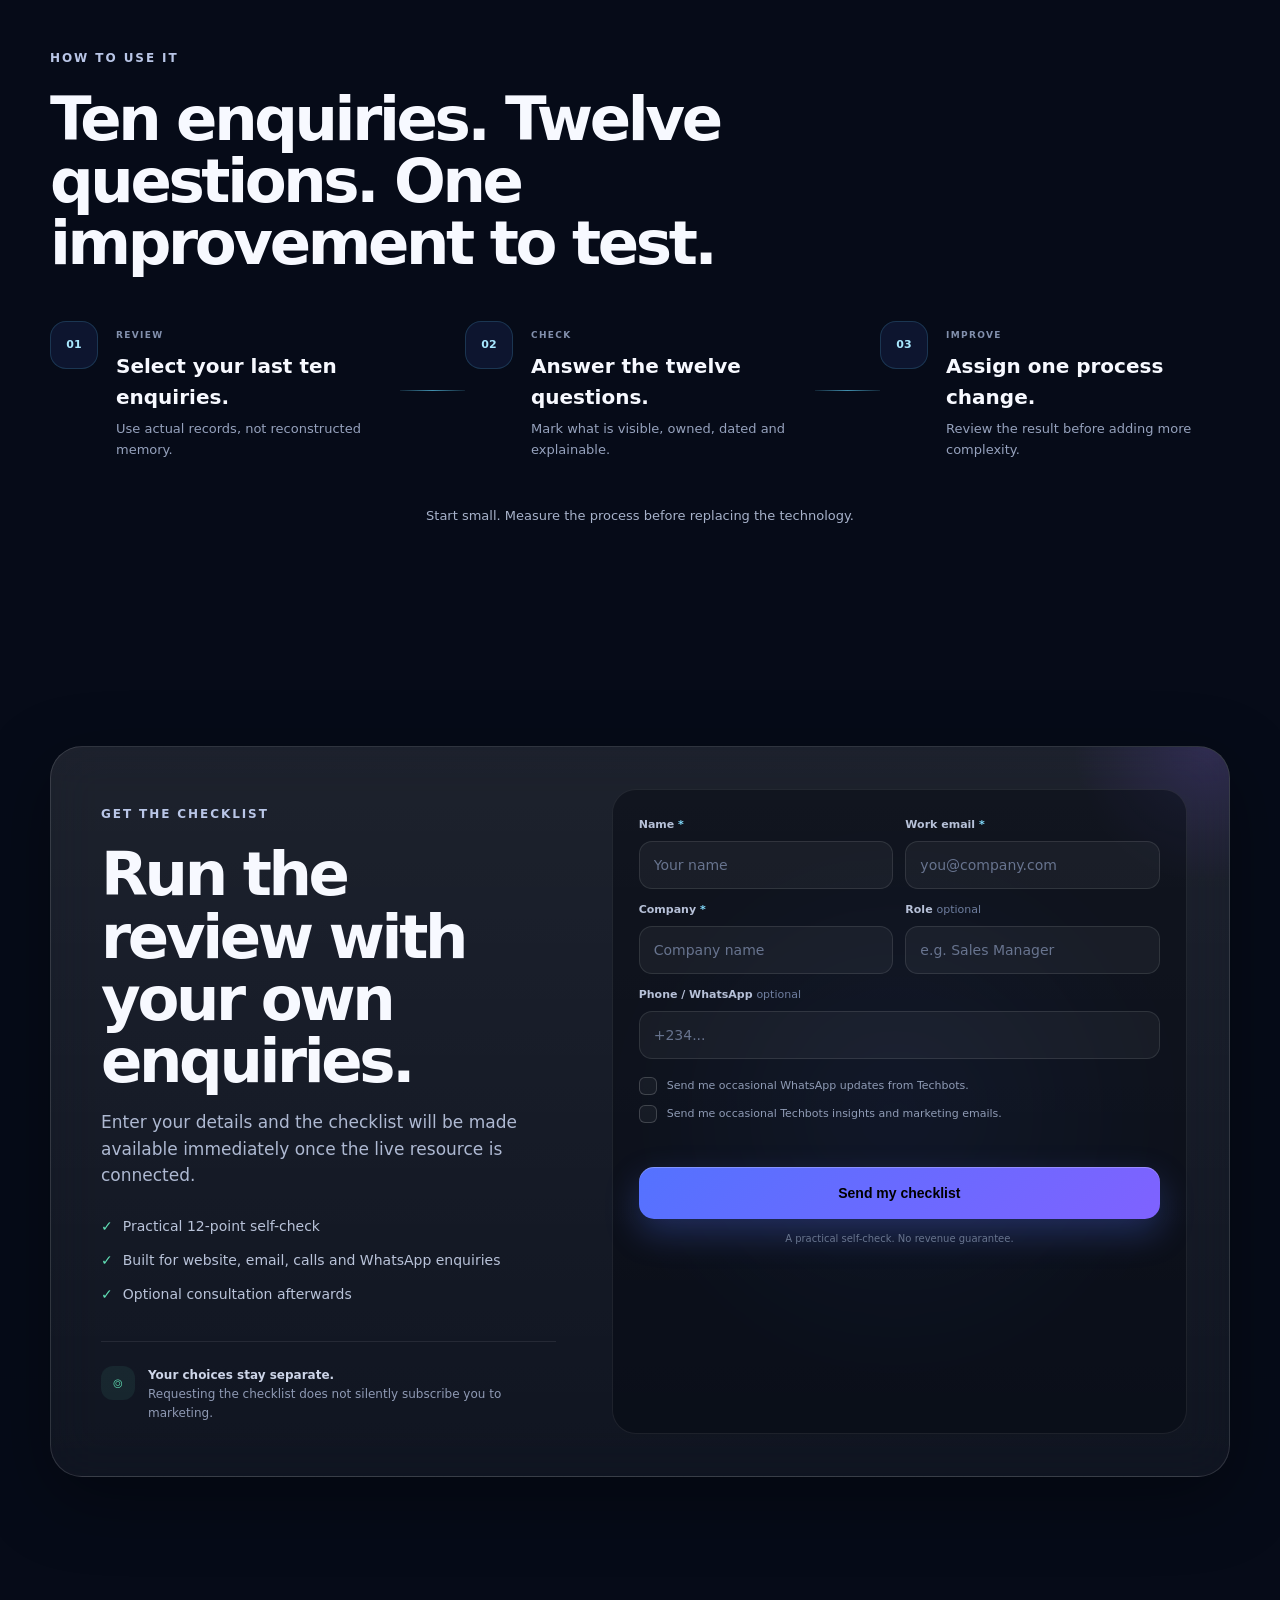
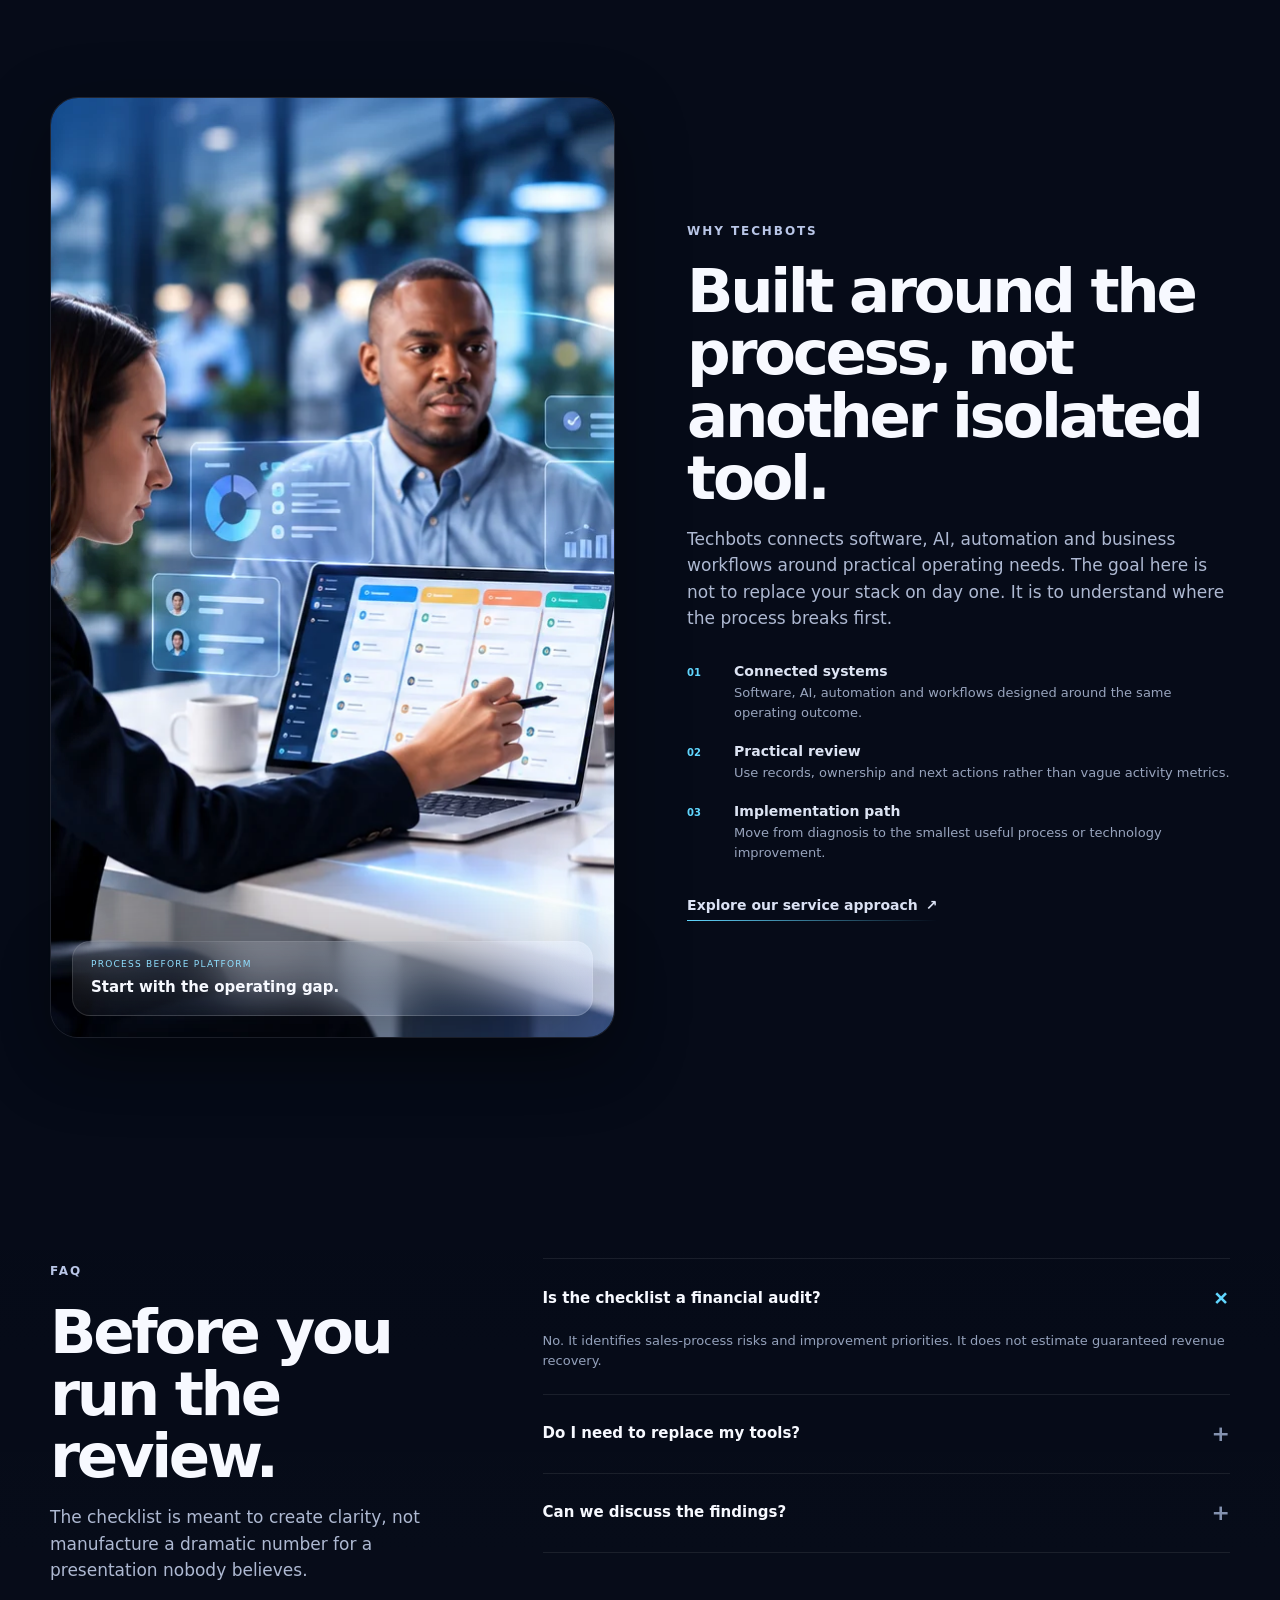
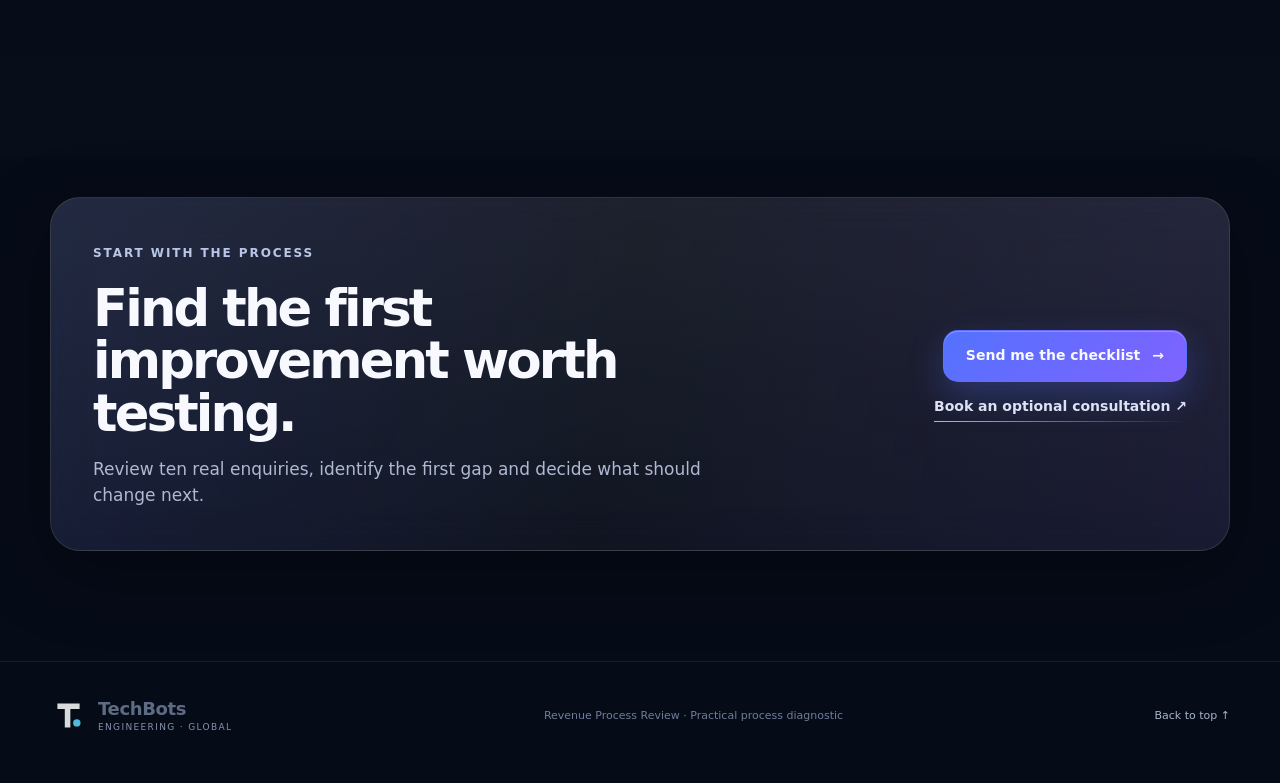
==== commit c25c6522: "added new files" ====
--- a/index.html
+++ b/index.html
@@ -84,12 +84,87 @@
       </div>
     </section>
 
+    <section class="section-pad diagnostic-section" id="process-diagnostic">
+      <div class="container diagnostic-layout">
+        <div class="diagnostic-visual glass reveal" aria-label="Illustrative revenue journey showing common process gaps">
+          <div class="diagnostic-topline">
+            <div>
+              <span class="diag-kicker">REVENUE JOURNEY</span>
+              <strong>Where does your process break?</strong>
+            </div>
+            <span class="diag-status">Illustrative</span>
+          </div>
+
+          <div class="journey-stack">
+            <div class="journey-node node-good">
+              <span class="journey-icon">01</span>
+              <div><small>ENQUIRY RECEIVED</small><strong>New prospect makes contact</strong></div>
+              <i>✓</i>
+            </div>
+            <div class="journey-line line-good"><span></span></div>
+
+            <div class="journey-node node-good">
+              <span class="journey-icon">02</span>
+              <div><small>CAPTURE</small><strong>Enquiry enters the process</strong></div>
+              <i>✓</i>
+            </div>
+            <div class="journey-line line-warning"><span></span></div>
+
+            <div class="journey-node node-warning">
+              <span class="journey-icon">03</span>
+              <div><small>OWNERSHIP</small><strong>Owner is unclear</strong></div>
+              <i>!</i>
+            </div>
+            <div class="journey-line line-warning"><span></span></div>
+
+            <div class="journey-node node-warning">
+              <span class="journey-icon">04</span>
+              <div><small>FOLLOW-UP</small><strong>No dated next action</strong></div>
+              <i>!</i>
+            </div>
+            <div class="journey-line line-stall"><span></span></div>
+
+            <div class="journey-node node-stall">
+              <span class="journey-icon">05</span>
+              <div><small>OUTCOME</small><strong>Opportunity stalls</strong></div>
+              <i>×</i>
+            </div>
+          </div>
+
+          <div class="process-metrics">
+            <div><span>10</span><small>enquiries reviewed</small></div>
+            <div><span>6</span><small>clear next actions</small></div>
+            <div><span>3</span><small>unclear owners</small></div>
+            <div><span>1</span><small>stalled opportunity</small></div>
+          </div>
+          <p class="illustrative-note">Illustrative example only. Your review uses your own records.</p>
+        </div>
+
+        <div class="diagnostic-copy reveal delay-1">
+          <div class="eyebrow">SEE THE PROCESS, NOT JUST THE LEADS</div>
+          <h2>Your next sale may already be sitting in your pipeline.</h2>
+          <p>Getting enquiries is only the beginning. The real question is what happens after someone contacts your business.</p>
+          <p>The Revenue Process Review helps you see whether each opportunity is captured, owned, followed up and moved toward a clear next action.</p>
+
+          <div class="diagnostic-checks">
+            <div><span>01</span><p><strong>Capture</strong> Did every enquiry make it into the process?</p></div>
+            <div><span>02</span><p><strong>Ownership</strong> Does every opportunity have one accountable person?</p></div>
+            <div><span>03</span><p><strong>Follow-up</strong> Is there a dated next action?</p></div>
+            <div><span>04</span><p><strong>Visibility</strong> Can you explain why it moved or stalled?</p></div>
+          </div>
+
+          <a class="btn btn-primary" href="#checklist-form">Get the 12-point checklist <span aria-hidden="true">→</span></a>
+          <p class="diagnostic-micro">Review 10 real enquiries. Find one process improvement to test.</p>
+        </div>
+      </div>
+    </section>
+
     <section class="section-pad" id="what-you-check">
       <div class="container">
         <div class="section-heading reveal">
-          <div class="eyebrow">WHAT YOU WILL CHECK</div>
-          <h2>Four places where sales processes quietly lose momentum.</h2>
-          <p>The checklist is deliberately simple: use real enquiries, identify the weak point, assign one change and test it.</p>
+          <div class="eyebrow">WHAT THE REVIEW CHECKS</div>
+          <h2>Four signals that tell you whether follow-up is actually working.</h2>
+          <p>You do not need more activity for activity's sake. You need to know whether enquiries are visible, owned, progressing and explainable.</p>
         </div>
         <div class="check-grid">
           <article class="check-card glass reveal">
@@ -103,44 +178,47 @@
             <span class="card-number">02</span>
             <div class="icon-shell">◎</div>
             <h3>Ownership</h3>
-            <p>Is someone accountable for each opportunity?</p>
+            <p>Is one person accountable for each opportunity?</p>
             <div class="mini-owner"><span class="avatar">TB</span><span><small>Assigned owner</small><strong>Named & visible</strong></span><i>✓</i></div>
           </article>
           <article class="check-card glass reveal delay-2">
             <span class="card-number">03</span>
             <div class="icon-shell">◷</div>
             <h3>Progress</h3>
-            <p>Does the next action have a date?</p>
+            <p>Does every live opportunity have a dated next action?</p>
             <div class="mini-date"><span>Next action</span><strong>12 OCT</strong></div>
           </article>
           <article class="check-card glass reveal delay-3">
             <span class="card-number">04</span>
             <div class="icon-shell">◫</div>
             <h3>Visibility</h3>
-            <p>Can you explain why opportunities move or stall?</p>
+            <p>Can you explain why opportunities move, pause or stall?</p>
             <div class="mini-bars"><i style="--w:86%"></i><i style="--w:62%"></i><i style="--w:42%"></i></div>
           </article>
         </div>
       </div>
     </section>
 
-    <section class="section-pad preview-section">
-      <div class="container preview-layout">
-        <div class="preview-image-wrap reveal">
+    <section class="section-pad checklist-compact-section">
+      <div class="container checklist-compact glass reveal">
+        <div class="checklist-copy">
+          <div class="eyebrow">THE 12-POINT PROCESS CHECK</div>
+          <h2>12 questions. Four areas. One clearer process.</h2>
+          <p>Use the checklist against your last ten enquiries. Answer from actual records, not memory, then choose the first gap worth fixing.</p>
+          <div class="checklist-pill-row">
+            <span>Capture</span><span>Ownership</span><span>Progress</span><span>Visibility</span>
+          </div>
+          <div class="sample-questions compact-questions">
+            <div><span>01</span><p>Can you identify every enquiry received during the review period?</p></div>
+            <div><span>02</span><p>Does every open opportunity have a named owner?</p></div>
+            <div><span>03</span><p>Does every active opportunity have a dated next action?</p></div>
+          </div>
+          <a class="btn btn-secondary" href="#checklist-form">Send me the checklist <span aria-hidden="true">→</span></a>
+        </div>
+        <div class="checklist-art">
           <div class="glow-ring" aria-hidden="true"></div>
           <img src="assets/checklist-preview.webp" alt="Preview mockup of the Techbots Revenue Process Review checklist" width="1200" height="800" loading="lazy" />
           <div class="floating-badge glass"><span>12</span><small>process checks</small></div>
-        </div>
-        <div class="preview-copy reveal delay-1">
-          <div class="eyebrow">INSIDE THE CHECKLIST</div>
-          <h2>Review what actually happened, not what the pipeline was supposed to do.</h2>
-          <div class="sample-questions">
-            <div><span>01</span><p>Can you identify every enquiry received during the review period?</p></div>
-            <div><span>02</span><p>Does every open opportunity have a named owner?</p></div>
-            <div><span>03</span><p>Does every active opportunity have a dated next action?</p></div>
-            <div><span>04</span><p>Can you explain why opportunities were lost or stalled?</p></div>
-          </div>
-          <a class="btn btn-secondary" href="#checklist-form">Get all 12 checks <span aria-hidden="true">→</span></a>
         </div>
       </div>
     </section>
--- a/styles.css
+++ b/styles.css
@@ -9,11 +9,11 @@
 a{color:inherit;text-decoration:none} img{max-width:100%;display:block}.container{width:min(var(--container),calc(100% - 40px));margin-inline:auto}.section-pad{padding:110px 0}.skip-link{position:absolute;left:-999px;top:12px;background:#fff;color:#000;padding:10px 14px;border-radius:10px;z-index:1000}.skip-link:focus{left:12px}
 .noise{position:fixed;inset:0;opacity:.025;pointer-events:none;z-index:20;background-image:url("data:image/svg+xml,%3Csvg viewBox='0 0 160 160' xmlns='http://www.w3.org/2000/svg'%3E%3Cfilter id='n'%3E%3CfeTurbulence type='fractalNoise' baseFrequency='.9' numOctaves='3' stitchTiles='stitch'/%3E%3C/filter%3E%3Crect width='100%25' height='100%25' filter='url(%23n)' opacity='.9'/%3E%3C/svg%3E")}.ambient{position:fixed;width:430px;height:430px;border-radius:50%;filter:blur(100px);opacity:.11;pointer-events:none;z-index:-2}.ambient-one{background:var(--blue);top:18%;left:-220px}.ambient-two{background:var(--violet);top:55%;right:-240px}
 .site-header{position:absolute;inset:0 0 auto 0;z-index:50;padding:24px 0}.header-inner,.footer-inner{display:flex;align-items:center;justify-content:space-between;gap:24px}.brand{display:flex;align-items:center;gap:11px}.brand-mark{display:grid;place-items:center;width:37px;height:37px;color:#fff}.brand-mark svg{width:100%;height:100%}.brand-copy{display:grid;line-height:1}.brand-copy strong{font-size:18px;letter-spacing:-.02em}.brand-copy small{margin-top:5px;font-size:9px;letter-spacing:.15em;color:#9eabc8}.header-cta{border:1px solid rgba(255,255,255,.18);background:rgba(6,11,24,.28);backdrop-filter:blur(18px);padding:11px 16px;border-radius:14px;font-size:13px;font-weight:700;transition:.25s}.header-cta:hover{border-color:rgba(97,215,255,.5);transform:translateY(-1px)}
-.hero{min-height:840px;position:relative;display:flex;align-items:center;padding-top:145px;isolation:isolate;overflow:hidden}.hero-image{position:absolute;inset:0;background-image:url('assets/hero-team.webp');background-size:cover;background-position:center;z-index:-5}.hero-vignette{position:absolute;inset:0;z-index:-4;background:linear-gradient(90deg,rgba(4,8,18,.98) 0%,rgba(4,8,18,.91) 31%,rgba(4,8,18,.44) 58%,rgba(4,8,18,.18) 100%),linear-gradient(180deg,rgba(6,11,24,.2),rgba(6,11,24,.35) 70%,#060b18 100%)}.hero-grid{position:absolute;inset:0;z-index:-3;opacity:.16;background-image:linear-gradient(rgba(255,255,255,.08) 1px,transparent 1px),linear-gradient(90deg,rgba(255,255,255,.08) 1px,transparent 1px);background-size:52px 52px;mask-image:linear-gradient(90deg,#000,transparent 65%)}.hero-layout{display:grid;grid-template-columns:minmax(0,1.05fr) minmax(420px,.95fr);gap:78px;align-items:center}.hero-copy{max-width:690px}.eyebrow{display:inline-flex;align-items:center;gap:9px;font-size:12px;letter-spacing:.16em;font-weight:800;color:#b9c6e7;margin-bottom:20px}.pulse-dot{width:8px;height:8px;border-radius:50%;background:var(--cyan);box-shadow:0 0 0 0 rgba(97,215,255,.55);animation:pulse 2.4s infinite}.hero h1,.section-heading h2,.preview-copy h2,.form-copy h2,.why-copy h2,.final-card h2{margin:0;letter-spacing:-.055em;line-height:1.02}.hero h1{font-size:clamp(52px,6vw,84px);max-width:760px}.hero-sub{font-size:19px;color:#c2cbe0;max-width:680px;margin:26px 0 34px}.hero-actions,.success-actions,.final-actions{display:flex;gap:14px;align-items:center;flex-wrap:wrap}.btn{display:inline-flex;align-items:center;justify-content:center;gap:12px;min-height:52px;padding:0 22px;border-radius:15px;border:1px solid transparent;font-weight:800;font-size:14px;transition:.25s;cursor:pointer}.btn-primary{background:linear-gradient(135deg,#5472ff,#7f62ff);box-shadow:0 14px 34px rgba(85,115,255,.28),inset 0 1px 0 rgba(255,255,255,.25)}.btn-primary:hover{transform:translateY(-2px);box-shadow:0 18px 44px rgba(85,115,255,.38),inset 0 1px 0 rgba(255,255,255,.3)}.btn-secondary{background:rgba(255,255,255,.06);border-color:rgba(255,255,255,.13);backdrop-filter:blur(18px)}.btn-secondary:hover{border-color:rgba(97,215,255,.4);transform:translateY(-2px)}.text-link{font-size:14px;font-weight:750;color:#dbe2f4;position:relative}.text-link::after{content:"";position:absolute;left:0;bottom:-4px;width:100%;height:1px;background:linear-gradient(90deg,var(--cyan),transparent);transform-origin:left;transition:.25s}.text-link:hover::after{transform:scaleX(.55)}.microcopy-row{display:flex;gap:18px;flex-wrap:wrap;margin-top:26px;color:#aeb9d1;font-size:12px}.microcopy-row span{display:flex;align-items:center;gap:7px}.microcopy-row span::before{content:"";width:5px;height:5px;border-radius:50%;background:var(--cyan)}
+.hero{min-height:840px;position:relative;display:flex;align-items:center;padding-top:145px;isolation:isolate;overflow:hidden}.hero-image{position:absolute;inset:0;background-image:url('assets/hero-team.webp');background-size:cover;background-position:center;z-index:-5}.hero-vignette{position:absolute;inset:0;z-index:-4;background:linear-gradient(90deg,rgba(4,8,18,.98) 0%,rgba(4,8,18,.91) 31%,rgba(4,8,18,.44) 58%,rgba(4,8,18,.18) 100%),linear-gradient(180deg,rgba(6,11,24,.2),rgba(6,11,24,.35) 70%,#060b18 100%)}.hero-grid{position:absolute;inset:0;z-index:-3;opacity:.16;background-image:linear-gradient(rgba(255,255,255,.08) 1px,transparent 1px),linear-gradient(90deg,rgba(255,255,255,.08) 1px,transparent 1px);background-size:52px 52px;mask-image:linear-gradient(90deg,#000,transparent 65%)}.hero-layout{display:grid;grid-template-columns:minmax(0,1.05fr) minmax(420px,.95fr);gap:78px;align-items:center}.hero-copy{max-width:690px}.eyebrow{display:inline-flex;align-items:center;gap:9px;font-size:12px;letter-spacing:.16em;font-weight:800;color:#b9c6e7;margin-bottom:20px}.pulse-dot{width:8px;height:8px;border-radius:50%;background:var(--cyan);box-shadow:0 0 0 0 rgba(97,215,255,.55);animation:pulse 2.4s infinite}.hero h1,.section-heading h2,.diagnostic-copy h2,.checklist-copy h2,.form-copy h2,.why-copy h2,.final-card h2{margin:0;letter-spacing:-.055em;line-height:1.02}.hero h1{font-size:clamp(52px,6vw,84px);max-width:760px}.hero-sub{font-size:19px;color:#c2cbe0;max-width:680px;margin:26px 0 34px}.hero-actions,.success-actions,.final-actions{display:flex;gap:14px;align-items:center;flex-wrap:wrap}.btn{display:inline-flex;align-items:center;justify-content:center;gap:12px;min-height:52px;padding:0 22px;border-radius:15px;border:1px solid transparent;font-weight:800;font-size:14px;transition:.25s;cursor:pointer}.btn-primary{background:linear-gradient(135deg,#5472ff,#7f62ff);box-shadow:0 14px 34px rgba(85,115,255,.28),inset 0 1px 0 rgba(255,255,255,.25)}.btn-primary:hover{transform:translateY(-2px);box-shadow:0 18px 44px rgba(85,115,255,.38),inset 0 1px 0 rgba(255,255,255,.3)}.btn-secondary{background:rgba(255,255,255,.06);border-color:rgba(255,255,255,.13);backdrop-filter:blur(18px)}.btn-secondary:hover{border-color:rgba(97,215,255,.4);transform:translateY(-2px)}.text-link{font-size:14px;font-weight:750;color:#dbe2f4;position:relative}.text-link::after{content:"";position:absolute;left:0;bottom:-4px;width:100%;height:1px;background:linear-gradient(90deg,var(--cyan),transparent);transform-origin:left;transition:.25s}.text-link:hover::after{transform:scaleX(.55)}.microcopy-row{display:flex;gap:18px;flex-wrap:wrap;margin-top:26px;color:#aeb9d1;font-size:12px}.microcopy-row span{display:flex;align-items:center;gap:7px}.microcopy-row span::before{content:"";width:5px;height:5px;border-radius:50%;background:var(--cyan)}
 .hero-orbit{align-self:end;margin-bottom:70px}.glass{background:linear-gradient(180deg,rgba(255,255,255,.095),rgba(255,255,255,.045));border:1px solid rgba(255,255,255,.13);box-shadow:var(--shadow);backdrop-filter:blur(24px);-webkit-backdrop-filter:blur(24px)}.orbit-card{border-radius:28px;padding:22px;transform:perspective(1100px) rotateY(-7deg) rotateX(2deg);position:relative;overflow:hidden}.orbit-card::before{content:"";position:absolute;inset:-40% -20% auto auto;width:240px;height:240px;background:radial-gradient(circle,rgba(97,215,255,.2),transparent 65%);pointer-events:none}.orbit-topline{display:flex;justify-content:space-between;align-items:center;font-size:10px;letter-spacing:.13em;color:#aebbd7}.status-pill{border:1px solid rgba(97,224,182,.35);color:#88f1cb;padding:5px 8px;border-radius:999px;background:rgba(97,224,182,.08)}.process-flow{display:grid;grid-template-columns:1fr 34px 1fr 34px 1fr;gap:6px;align-items:center;margin:28px 0}.flow-item{display:flex;align-items:center;gap:10px}.flow-icon{width:34px;height:34px;border-radius:12px;display:grid;place-items:center;background:rgba(255,255,255,.07);border:1px solid rgba(255,255,255,.11);font-size:10px;color:#c9d3ea}.flow-item.active .flow-icon{background:linear-gradient(135deg,rgba(85,115,255,.85),rgba(97,215,255,.6));color:#fff}.flow-item small{display:block;font-size:9px;color:#8f9ab5}.flow-item strong{font-size:12px}.flow-line{height:1px;background:linear-gradient(90deg,rgba(97,215,255,.2),rgba(97,215,255,.8));position:relative}.flow-line::after{content:"";position:absolute;right:-1px;top:-2px;border-left:5px solid var(--cyan);border-top:2px solid transparent;border-bottom:2px solid transparent}.hero-kpi-grid{display:grid;grid-template-columns:repeat(3,1fr);gap:9px}.hero-kpi-grid>div{padding:12px;border-radius:14px;background:rgba(4,8,18,.36);border:1px solid rgba(255,255,255,.08)}.hero-kpi-grid small{display:block;font-size:9px;color:#8794b2}.hero-kpi-grid strong{font-size:11px}.hero-bottom-fade{position:absolute;left:0;right:0;bottom:0;height:110px;background:linear-gradient(transparent,#060b18);z-index:-1}
 .problem-strip{border-block:1px solid rgba(255,255,255,.075);background:rgba(255,255,255,.018)}.strip-grid{display:grid;grid-template-columns:repeat(4,1fr)}.strip-item{padding:25px 20px;display:flex;gap:13px;align-items:center;border-right:1px solid rgba(255,255,255,.07)}.strip-item:last-child{border-right:none}.strip-icon{width:36px;height:36px;display:grid;place-items:center;border-radius:12px;background:rgba(85,115,255,.09);color:var(--cyan)}.strip-item small{display:block;color:#8491ae;font-size:10px;text-transform:uppercase;letter-spacing:.09em}.strip-item strong{font-size:12px;font-weight:750}
-.section-heading{max-width:760px;margin-bottom:46px}.section-heading h2,.preview-copy h2,.form-copy h2,.why-copy h2,.final-card h2{font-size:clamp(38px,5vw,61px)}.section-heading p,.preview-copy>p,.why-copy>p,.form-copy>p,.final-card p{font-size:17px;color:var(--muted);max-width:690px}.check-grid{display:grid;grid-template-columns:repeat(4,1fr);gap:16px}.check-card{border-radius:24px;padding:24px;min-height:312px;position:relative;overflow:hidden;transition:.28s}.check-card:hover{transform:translateY(-7px);border-color:rgba(97,215,255,.28)}.check-card::after{content:"";position:absolute;inset:auto -60px -90px auto;width:170px;height:170px;border-radius:50%;background:radial-gradient(circle,rgba(85,115,255,.17),transparent 66%)}.card-number{position:absolute;right:18px;top:18px;font-size:10px;color:#7d89a5}.icon-shell{width:46px;height:46px;border-radius:15px;display:grid;place-items:center;background:linear-gradient(135deg,rgba(85,115,255,.17),rgba(97,215,255,.08));border:1px solid rgba(97,215,255,.16);color:#94e4ff;font-size:22px}.check-card h3{font-size:22px;margin:26px 0 6px}.check-card p{margin:0 0 22px;color:#b8c2d8}.tag-row{display:flex;gap:6px;flex-wrap:wrap}.tag-row span{font-size:9px;padding:5px 8px;border-radius:999px;background:rgba(255,255,255,.05);border:1px solid rgba(255,255,255,.08);color:#93a0bd}.mini-owner{display:flex;align-items:center;gap:9px;padding:10px;border-radius:13px;background:rgba(3,8,18,.35);border:1px solid rgba(255,255,255,.07)}.mini-owner .avatar{width:31px;height:31px;display:grid;place-items:center;border-radius:50%;background:linear-gradient(135deg,var(--blue),var(--violet));font-size:9px}.mini-owner small,.mini-owner strong{display:block}.mini-owner small{font-size:8px;color:#8190ae}.mini-owner strong{font-size:10px}.mini-owner i{margin-left:auto;font-style:normal;color:var(--mint)}.mini-date{display:flex;justify-content:space-between;align-items:center;border-radius:13px;padding:10px 11px;background:rgba(3,8,18,.35);border:1px solid rgba(255,255,255,.07);font-size:10px}.mini-date span{color:#8190ae}.mini-date strong{color:#fff}.mini-bars{display:grid;gap:7px}.mini-bars i{display:block;height:6px;border-radius:99px;width:var(--w);background:linear-gradient(90deg,var(--blue),var(--cyan));opacity:.72}
-.preview-section{background:linear-gradient(180deg,rgba(255,255,255,.018),transparent)}.preview-layout,.why-layout{display:grid;grid-template-columns:1fr 1fr;gap:72px;align-items:center}.preview-image-wrap{position:relative}.preview-image-wrap img{border-radius:28px;box-shadow:0 28px 90px rgba(0,0,0,.42);border:1px solid rgba(255,255,255,.11);transform:rotate(-1.2deg)}.glow-ring{position:absolute;inset:12% 8%;border-radius:50%;background:radial-gradient(circle,rgba(85,115,255,.24),transparent 68%);filter:blur(30px)}.floating-badge{position:absolute;right:-10px;bottom:26px;padding:13px 17px;border-radius:16px;display:flex;align-items:center;gap:10px}.floating-badge span{font-size:28px;font-weight:850;color:#fff}.floating-badge small{font-size:10px;color:#abb6cf;width:60px;line-height:1.25}.sample-questions{display:grid;gap:10px;margin:30px 0}.sample-questions>div{display:grid;grid-template-columns:38px 1fr;gap:14px;align-items:start;padding:14px 0;border-bottom:1px solid rgba(255,255,255,.075)}.sample-questions span{font-size:11px;color:var(--cyan);font-weight:800}.sample-questions p{margin:0;color:#c4cde0;font-size:14px}
+.section-heading{max-width:760px;margin-bottom:46px}.section-heading h2,.diagnostic-copy h2,.checklist-copy h2,.form-copy h2,.why-copy h2,.final-card h2{font-size:clamp(38px,5vw,61px)}.section-heading p,.diagnostic-copy>p,.checklist-copy>p,.why-copy>p,.form-copy>p,.final-card p{font-size:17px;color:var(--muted);max-width:690px}.check-grid{display:grid;grid-template-columns:repeat(4,1fr);gap:16px}.check-card{border-radius:24px;padding:24px;min-height:312px;position:relative;overflow:hidden;transition:.28s}.check-card:hover{transform:translateY(-7px);border-color:rgba(97,215,255,.28)}.check-card::after{content:"";position:absolute;inset:auto -60px -90px auto;width:170px;height:170px;border-radius:50%;background:radial-gradient(circle,rgba(85,115,255,.17),transparent 66%)}.card-number{position:absolute;right:18px;top:18px;font-size:10px;color:#7d89a5}.icon-shell{width:46px;height:46px;border-radius:15px;display:grid;place-items:center;background:linear-gradient(135deg,rgba(85,115,255,.17),rgba(97,215,255,.08));border:1px solid rgba(97,215,255,.16);color:#94e4ff;font-size:22px}.check-card h3{font-size:22px;margin:26px 0 6px}.check-card p{margin:0 0 22px;color:#b8c2d8}.tag-row{display:flex;gap:6px;flex-wrap:wrap}.tag-row span{font-size:9px;padding:5px 8px;border-radius:999px;background:rgba(255,255,255,.05);border:1px solid rgba(255,255,255,.08);color:#93a0bd}.mini-owner{display:flex;align-items:center;gap:9px;padding:10px;border-radius:13px;background:rgba(3,8,18,.35);border:1px solid rgba(255,255,255,.07)}.mini-owner .avatar{width:31px;height:31px;display:grid;place-items:center;border-radius:50%;background:linear-gradient(135deg,var(--blue),var(--violet));font-size:9px}.mini-owner small,.mini-owner strong{display:block}.mini-owner small{font-size:8px;color:#8190ae}.mini-owner strong{font-size:10px}.mini-owner i{margin-left:auto;font-style:normal;color:var(--mint)}.mini-date{display:flex;justify-content:space-between;align-items:center;border-radius:13px;padding:10px 11px;background:rgba(3,8,18,.35);border:1px solid rgba(255,255,255,.07);font-size:10px}.mini-date span{color:#8190ae}.mini-date strong{color:#fff}.mini-bars{display:grid;gap:7px}.mini-bars i{display:block;height:6px;border-radius:99px;width:var(--w);background:linear-gradient(90deg,var(--blue),var(--cyan));opacity:.72}
+.diagnostic-section{background:linear-gradient(180deg,rgba(255,255,255,.014),transparent);position:relative}.diagnostic-section::before{content:"";position:absolute;inset:8% auto auto 3%;width:420px;height:420px;border-radius:50%;background:radial-gradient(circle,rgba(85,115,255,.12),transparent 68%);filter:blur(16px);pointer-events:none}.diagnostic-layout,.why-layout{display:grid;grid-template-columns:1.02fr .98fr;gap:72px;align-items:center}.diagnostic-visual{border-radius:30px;padding:26px;position:relative;overflow:hidden}.diagnostic-visual::after{content:"";position:absolute;right:-80px;bottom:-130px;width:320px;height:320px;border-radius:50%;background:radial-gradient(circle,rgba(141,99,255,.16),transparent 67%);pointer-events:none}.diagnostic-topline{display:flex;align-items:flex-start;justify-content:space-between;gap:20px;padding-bottom:18px;border-bottom:1px solid rgba(255,255,255,.075)}.diagnostic-topline>div{display:grid;gap:4px}.diag-kicker{font-size:9px;letter-spacing:.16em;font-weight:850;color:#8bdfff}.diagnostic-topline strong{font-size:16px}.diag-status{font-size:9px;color:#a5b0ca;padding:6px 9px;border-radius:999px;border:1px solid rgba(255,255,255,.1);background:rgba(255,255,255,.04)}.journey-stack{display:grid;margin:24px 0}.journey-node{display:grid;grid-template-columns:42px 1fr 32px;gap:13px;align-items:center;padding:14px;border-radius:17px;border:1px solid rgba(255,255,255,.08);background:rgba(3,8,18,.36);position:relative;z-index:2}.journey-node>i{width:28px;height:28px;border-radius:10px;display:grid;place-items:center;font-style:normal;font-size:12px;font-weight:900}.journey-icon{width:42px;height:42px;border-radius:14px;display:grid;place-items:center;font-size:10px;font-weight:850;border:1px solid rgba(255,255,255,.1);background:rgba(255,255,255,.045)}.journey-node small{display:block;font-size:8px;letter-spacing:.12em;color:#7f8da9}.journey-node strong{font-size:13px}.node-good{border-color:rgba(97,224,182,.13)}.node-good .journey-icon,.node-good>i{color:#8ff0ce;background:rgba(97,224,182,.08);border-color:rgba(97,224,182,.14)}.node-warning{border-color:rgba(255,190,105,.16)}.node-warning .journey-icon,.node-warning>i{color:#ffd39a;background:rgba(255,190,105,.08);border-color:rgba(255,190,105,.16)}.node-stall{border-color:rgba(255,141,153,.18)}.node-stall .journey-icon,.node-stall>i{color:#ffb1ba;background:rgba(255,141,153,.08);border-color:rgba(255,141,153,.16)}.journey-line{width:2px;height:24px;margin-left:34px;background:rgba(255,255,255,.08);position:relative;overflow:hidden}.journey-line span{position:absolute;inset:0;transform:translateY(-100%)}.line-good span{background:linear-gradient(var(--cyan),var(--mint));animation:journeyFlow 2.7s ease-in-out infinite}.line-warning span{background:linear-gradient(#e4c17d,#ffb768);animation:journeyFlow 2.7s .5s ease-in-out infinite}.line-stall span{background:linear-gradient(#ff9da8,#ff7586);animation:journeyFlow 2.7s 1s ease-in-out infinite}.process-metrics{display:grid;grid-template-columns:repeat(4,1fr);gap:8px;margin-top:18px}.process-metrics>div{padding:12px 10px;border-radius:13px;background:rgba(255,255,255,.035);border:1px solid rgba(255,255,255,.07)}.process-metrics span{display:block;font-size:20px;font-weight:850;color:#f4f7ff}.process-metrics small{display:block;font-size:8px;color:#8290ad;line-height:1.25;margin-top:3px}.illustrative-note{font-size:9px;color:#697792;margin:10px 0 0}.diagnostic-copy h2{max-width:620px}.diagnostic-copy>p{margin:18px 0 0}.diagnostic-checks{display:grid;grid-template-columns:1fr 1fr;gap:10px;margin:28px 0}.diagnostic-checks>div{display:grid;grid-template-columns:30px 1fr;gap:10px;padding:14px;border:1px solid rgba(255,255,255,.075);background:linear-gradient(180deg,rgba(255,255,255,.035),rgba(255,255,255,.018));border-radius:15px}.diagnostic-checks span{font-size:9px;color:var(--cyan);font-weight:850}.diagnostic-checks p{margin:0;font-size:12px;color:#aeb9cf}.diagnostic-checks strong{display:block;color:#e2e8f6;margin-bottom:3px}.diagnostic-micro{font-size:11px!important;color:#7f8da8!important;margin-top:12px!important}.checklist-compact-section{padding-top:38px}.checklist-compact{display:grid;grid-template-columns:1.05fr .95fr;gap:56px;align-items:center;padding:34px;border-radius:30px;overflow:hidden;position:relative}.checklist-compact::before{content:"";position:absolute;inset:0;background:linear-gradient(110deg,rgba(85,115,255,.08),transparent 42%,rgba(141,99,255,.07));pointer-events:none}.checklist-copy,.checklist-art{position:relative;z-index:2}.checklist-pill-row{display:flex;gap:8px;flex-wrap:wrap;margin:24px 0 4px}.checklist-pill-row span{font-size:10px;padding:7px 10px;border-radius:999px;background:rgba(97,215,255,.06);border:1px solid rgba(97,215,255,.13);color:#a9eaff}.checklist-art{min-height:390px;display:grid;place-items:center}.checklist-art img{width:min(100%,520px);border-radius:24px;box-shadow:0 28px 90px rgba(0,0,0,.42);border:1px solid rgba(255,255,255,.11);transform:rotate(1.3deg)}.glow-ring{position:absolute;inset:12% 8%;border-radius:50%;background:radial-gradient(circle,rgba(85,115,255,.24),transparent 68%);filter:blur(30px)}.floating-badge{position:absolute;right:2px;bottom:14px;padding:13px 17px;border-radius:16px;display:flex;align-items:center;gap:10px}.floating-badge span{font-size:28px;font-weight:850;color:#fff}.floating-badge small{font-size:10px;color:#abb6cf;width:60px;line-height:1.25}.sample-questions{display:grid;gap:10px;margin:26px 0}.sample-questions>div{display:grid;grid-template-columns:38px 1fr;gap:14px;align-items:start;padding:12px 0;border-bottom:1px solid rgba(255,255,255,.075)}.sample-questions span{font-size:11px;color:var(--cyan);font-weight:800}.sample-questions p{margin:0;color:#c4cde0;font-size:13px}.compact-questions>div:last-child{border-bottom:0}
 .role-section{background:radial-gradient(circle at 50% 0%,rgba(85,115,255,.08),transparent 34%)}.role-grid{display:grid;grid-template-columns:repeat(3,1fr);gap:18px}.role-card{padding:28px;border:1px solid rgba(255,255,255,.09);border-radius:22px;background:linear-gradient(180deg,rgba(255,255,255,.035),rgba(255,255,255,.012));position:relative;overflow:hidden}.role-card::before{content:"";position:absolute;left:0;top:0;width:100%;height:2px;background:linear-gradient(90deg,var(--blue),var(--cyan),transparent)}.role-label{font-size:10px;letter-spacing:.14em;color:#93a3c4;font-weight:800}.role-card h3{font-size:22px;line-height:1.25;letter-spacing:-.025em;margin:20px 0 12px}.role-card p{font-size:14px;color:#98a4bf;margin:0}
 .steps-track{display:grid;grid-template-columns:1fr 65px 1fr 65px 1fr;align-items:center}.step{display:flex;gap:18px;align-items:flex-start}.step>span{width:48px;height:48px;border-radius:16px;display:grid;place-items:center;background:rgba(85,115,255,.1);border:1px solid rgba(97,215,255,.17);color:#a8e8ff;font-size:11px;font-weight:800;flex:0 0 auto}.step small{font-size:9px;letter-spacing:.15em;color:#8290ad;font-weight:800}.step h3{font-size:20px;margin:6px 0}.step p{margin:0;color:#96a2bd;font-size:13px}.step-connector{height:1px;background:linear-gradient(90deg,rgba(97,215,255,.12),rgba(97,215,255,.65),rgba(97,215,255,.12))}.steps-note{margin:46px 0 0;text-align:center;color:#a7b2ca;font-size:13px}
 .form-section{position:relative}.form-section::before{content:"";position:absolute;inset:0;background:radial-gradient(circle at 70% 50%,rgba(85,115,255,.11),transparent 28%);pointer-events:none}.form-shell{display:grid;grid-template-columns:.9fr 1.1fr;gap:48px;border-radius:32px;padding:42px;position:relative;overflow:hidden}.form-shell::after{content:"";position:absolute;width:300px;height:300px;border-radius:50%;right:-130px;top:-150px;background:radial-gradient(circle,rgba(141,99,255,.17),transparent 64%);pointer-events:none}.form-copy{padding:12px 8px}.value-list{list-style:none;margin:28px 0;padding:0;display:grid;gap:12px}.value-list li{display:flex;gap:10px;color:#b9c3d9;font-size:14px}.value-list li span{color:var(--mint);font-weight:900}.form-trust-note{display:flex;gap:13px;margin-top:36px;padding-top:24px;border-top:1px solid rgba(255,255,255,.08)}.form-trust-note .lock-icon{width:34px;height:34px;border-radius:12px;display:grid;place-items:center;background:rgba(97,224,182,.08);color:var(--mint);flex:0 0 auto}.form-trust-note p{margin:0;font-size:12px;color:#8f9ab4}.form-trust-note strong{color:#cdd5e8}.form-panel{background:rgba(3,7,16,.43);border:1px solid rgba(255,255,255,.08);border-radius:24px;padding:26px;position:relative;z-index:2}.field-grid.two-col{display:grid;grid-template-columns:1fr 1fr;gap:12px}.field{display:grid;gap:8px;margin-bottom:12px}.field label{font-size:11px;font-weight:750;color:#b7c1d8}.field label span{color:#84ddff}.field label em{font-style:normal;font-weight:500;color:#6f7e9f}.field input{width:100%;height:48px;border-radius:13px;border:1px solid rgba(255,255,255,.1);background:rgba(255,255,255,.045);color:#fff;padding:0 14px;outline:none;font:inherit;font-size:14px;transition:.2s}.field input::placeholder{color:#68748f}.field input:focus{border-color:rgba(97,215,255,.55);box-shadow:0 0 0 3px rgba(97,215,255,.09)}.field input[aria-invalid="true"]{border-color:rgba(255,141,153,.6)}.consents{display:grid;gap:10px;margin:18px 0}.check-label{display:grid;grid-template-columns:18px 1fr;gap:10px;align-items:start;font-size:11px;color:#8f9bb5;cursor:pointer;position:relative}.check-label input{position:absolute;opacity:0;pointer-events:none}.custom-check{width:18px;height:18px;border-radius:6px;border:1px solid rgba(255,255,255,.18);background:rgba(255,255,255,.04);display:grid;place-items:center}.check-label input:focus-visible + .custom-check{outline:2px solid var(--cyan);outline-offset:2px}.check-label input:checked + .custom-check{background:linear-gradient(135deg,var(--blue),var(--violet));border-color:transparent}.check-label input:checked + .custom-check::after{content:"✓";font-size:11px;color:white;font-weight:900}.submit-btn{width:100%;border:0;margin-top:4px}.spinner{display:none;width:16px;height:16px;border:2px solid rgba(255,255,255,.35);border-top-color:#fff;border-radius:50%;animation:spin .7s linear infinite}.submit-btn.loading .spinner{display:inline-block}.submit-btn.loading .btn-label{opacity:.7}.form-legal{text-align:center;margin:12px 0 0;color:#68758f;font-size:10px}.form-legal a{color:#aeb9d1;text-decoration:underline}.form-message{min-height:18px;font-size:11px;margin-bottom:4px}.form-message.error{color:#ff9ba5}.success-panel{padding:18px 4px}.success-panel[hidden]{display:none}.success-icon{width:52px;height:52px;border-radius:17px;display:grid;place-items:center;background:rgba(97,224,182,.12);border:1px solid rgba(97,224,182,.22);color:var(--mint);font-size:24px;margin-bottom:20px}.success-panel h3{font-size:34px;letter-spacing:-.04em;margin:0 0 10px}.success-panel p{color:#a8b2c8;font-size:14px}.success-actions{margin-top:22px}.success-actions .btn{flex:1}.preview-warning{padding:10px 12px;border-radius:10px;background:rgba(255,184,107,.07);border:1px solid rgba(255,184,107,.16);color:#d8b58b!important;font-size:10px!important;margin-top:18px!important}
@@ -21,7 +21,7 @@
 .faq-section{background:linear-gradient(180deg,transparent,rgba(255,255,255,.012))}.faq-layout{display:grid;grid-template-columns:.75fr 1.25fr;gap:80px;align-items:start}.accordion{border-top:1px solid rgba(255,255,255,.08)}.accordion details{border-bottom:1px solid rgba(255,255,255,.08);padding:0}.accordion summary{list-style:none;display:flex;justify-content:space-between;gap:20px;align-items:center;padding:22px 0;cursor:pointer;font-weight:750;font-size:15px}.accordion summary::-webkit-details-marker{display:none}.accordion summary span{font-size:22px;color:#8391ae;transition:.2s}.accordion details[open] summary span{transform:rotate(45deg);color:var(--cyan)}.accordion details p{margin:-6px 0 22px;color:#94a1bb;font-size:13px;max-width:700px}
 .final-cta{padding-top:40px}.final-card{border-radius:30px;padding:42px;display:flex;align-items:center;justify-content:space-between;gap:40px;position:relative;overflow:hidden}.final-card::before{content:"";position:absolute;inset:0;background:linear-gradient(100deg,rgba(85,115,255,.1),transparent 48%,rgba(141,99,255,.08));pointer-events:none}.final-card>div{position:relative}.final-card h2{font-size:clamp(36px,4vw,54px);max-width:700px}.final-card p{margin-bottom:0}.final-actions{justify-content:flex-end;min-width:310px}.site-footer{padding:34px 0 48px;border-top:1px solid rgba(255,255,255,.075);color:#6f7d98;font-size:11px}.footer-brand{opacity:.85}.site-footer a{color:#aab5cc}.mobile-sticky{display:none}
 .reveal{opacity:0;transform:translateY(22px);transition:opacity .7s ease,transform .7s ease}.reveal.visible{opacity:1;transform:none}.delay-1{transition-delay:.08s}.delay-2{transition-delay:.16s}.delay-3{transition-delay:.24s}
-@keyframes pulse{0%{box-shadow:0 0 0 0 rgba(97,215,255,.45)}70%{box-shadow:0 0 0 9px rgba(97,215,255,0)}100%{box-shadow:0 0 0 0 rgba(97,215,255,0)}}@keyframes spin{to{transform:rotate(360deg)}}
-@media (max-width:1020px){.hero{min-height:auto;padding-bottom:90px}.hero-layout{grid-template-columns:1fr;gap:45px}.hero-orbit{max-width:620px;margin:0}.hero-image{background-position:63% center}.hero-vignette{background:linear-gradient(90deg,rgba(4,8,18,.98),rgba(4,8,18,.85) 54%,rgba(4,8,18,.45)),linear-gradient(180deg,transparent,#060b18)}.check-grid{grid-template-columns:1fr 1fr}.preview-layout,.why-layout{gap:42px}.form-shell{grid-template-columns:1fr;gap:24px}.faq-layout{grid-template-columns:1fr;gap:22px}.final-card{align-items:flex-start;flex-direction:column}.final-actions{justify-content:flex-start}.steps-track{grid-template-columns:1fr;gap:18px}.step-connector{width:1px;height:30px;margin-left:23px}.strip-grid{grid-template-columns:1fr 1fr}.strip-item:nth-child(2){border-right:none}.strip-item:nth-child(-n+2){border-bottom:1px solid rgba(255,255,255,.07)}}
-@media (max-width:760px){.container{width:min(var(--container),calc(100% - 28px))}.section-pad{padding:78px 0}.site-header{padding:18px 0}.header-cta{display:none}.hero{padding-top:112px;min-height:780px;align-items:flex-start}.hero-image{background-position:62% center;opacity:.68}.hero-vignette{background:linear-gradient(180deg,rgba(4,8,18,.84) 0%,rgba(4,8,18,.78) 37%,rgba(4,8,18,.9) 72%,#060b18 100%),linear-gradient(90deg,rgba(4,8,18,.86),rgba(4,8,18,.35))}.hero-layout{display:block}.hero-copy{padding-top:24px}.hero h1{font-size:47px;letter-spacing:-.052em}.hero-sub{font-size:16px;margin:20px 0 26px}.hero-actions{align-items:stretch}.hero-actions .btn,.hero-actions .text-link{width:100%;text-align:center}.hero-actions .text-link{padding:9px}.microcopy-row{gap:10px 16px;margin-top:20px}.hero-orbit{margin-top:55px}.orbit-card{transform:none;padding:18px}.process-flow{grid-template-columns:1fr;gap:8px;margin:18px 0}.flow-line{width:1px;height:17px;margin-left:17px}.flow-line::after{display:none}.hero-kpi-grid{grid-template-columns:1fr}.problem-strip{display:none}.section-heading h2,.preview-copy h2,.form-copy h2,.why-copy h2,.final-card h2{font-size:38px}.section-heading{margin-bottom:34px}.check-grid,.role-grid,.preview-layout,.why-layout{grid-template-columns:1fr}.check-card{min-height:auto}.preview-layout{gap:46px}.floating-badge{right:8px;bottom:12px}.role-grid{gap:12px}.role-card h3{font-size:20px}.form-shell{padding:18px;border-radius:24px}.form-panel{padding:18px}.field-grid.two-col{grid-template-columns:1fr}.why-visual{order:2}.why-copy{order:1}.why-visual img{min-height:330px}.faq-layout{gap:10px}.final-card{padding:28px}.final-actions{width:100%;min-width:0;align-items:stretch;flex-direction:column}.final-actions .btn,.final-actions .text-link{text-align:center}.footer-inner{align-items:flex-start;flex-direction:column}.mobile-sticky{display:block;position:fixed;left:12px;right:12px;bottom:12px;z-index:80;transform:translateY(110%);transition:.3s}.mobile-sticky.show{transform:none}.mobile-sticky a{display:flex;justify-content:space-between;align-items:center;background:linear-gradient(135deg,#5573ff,#805fff);border:1px solid rgba(255,255,255,.18);box-shadow:0 16px 44px rgba(0,0,0,.45);padding:14px 17px;border-radius:15px;font-size:13px;font-weight:850}.site-footer{padding-bottom:90px}}
-@media (prefers-reduced-motion:reduce){html{scroll-behavior:auto}.reveal{opacity:1;transform:none;transition:none}.pulse-dot,.spinner{animation:none}.btn,.check-card,.header-cta{transition:none}}
+@keyframes journeyFlow{0%{transform:translateY(-100%)}45%,70%{transform:translateY(0)}100%{transform:translateY(100%)}}@keyframes pulse{0%{box-shadow:0 0 0 0 rgba(97,215,255,.45)}70%{box-shadow:0 0 0 9px rgba(97,215,255,0)}100%{box-shadow:0 0 0 0 rgba(97,215,255,0)}}@keyframes spin{to{transform:rotate(360deg)}}
+@media (max-width:1020px){.hero{min-height:auto;padding-bottom:90px}.hero-layout{grid-template-columns:1fr;gap:45px}.hero-orbit{max-width:620px;margin:0}.hero-image{background-position:63% center}.hero-vignette{background:linear-gradient(90deg,rgba(4,8,18,.98),rgba(4,8,18,.85) 54%,rgba(4,8,18,.45)),linear-gradient(180deg,transparent,#060b18)}.check-grid{grid-template-columns:1fr 1fr}.diagnostic-layout,.checklist-compact,.why-layout{grid-template-columns:1fr;gap:42px}.diagnostic-visual{max-width:760px}.checklist-art{min-height:330px}.form-shell{grid-template-columns:1fr;gap:24px}.faq-layout{grid-template-columns:1fr;gap:22px}.final-card{align-items:flex-start;flex-direction:column}.final-actions{justify-content:flex-start}.steps-track{grid-template-columns:1fr;gap:18px}.step-connector{width:1px;height:30px;margin-left:23px}.strip-grid{grid-template-columns:1fr 1fr}.strip-item:nth-child(2){border-right:none}.strip-item:nth-child(-n+2){border-bottom:1px solid rgba(255,255,255,.07)}}
+@media (max-width:760px){.container{width:min(var(--container),calc(100% - 28px))}.section-pad{padding:78px 0}.site-header{padding:18px 0}.header-cta{display:none}.hero{padding-top:112px;min-height:780px;align-items:flex-start}.hero-image{background-position:62% center;opacity:.68}.hero-vignette{background:linear-gradient(180deg,rgba(4,8,18,.84) 0%,rgba(4,8,18,.78) 37%,rgba(4,8,18,.9) 72%,#060b18 100%),linear-gradient(90deg,rgba(4,8,18,.86),rgba(4,8,18,.35))}.hero-layout{display:block}.hero-copy{padding-top:24px}.hero h1{font-size:47px;letter-spacing:-.052em}.hero-sub{font-size:16px;margin:20px 0 26px}.hero-actions{align-items:stretch}.hero-actions .btn,.hero-actions .text-link{width:100%;text-align:center}.hero-actions .text-link{padding:9px}.microcopy-row{gap:10px 16px;margin-top:20px}.hero-orbit{margin-top:55px}.orbit-card{transform:none;padding:18px}.process-flow{grid-template-columns:1fr;gap:8px;margin:18px 0}.flow-line{width:1px;height:17px;margin-left:17px}.flow-line::after{display:none}.hero-kpi-grid{grid-template-columns:1fr}.problem-strip{display:none}.section-heading h2,.diagnostic-copy h2,.checklist-copy h2,.form-copy h2,.why-copy h2,.final-card h2{font-size:38px}.section-heading{margin-bottom:34px}.check-grid,.role-grid,.diagnostic-layout,.checklist-compact,.why-layout{grid-template-columns:1fr}.check-card{min-height:auto}.diagnostic-layout{gap:42px}.diagnostic-checks{grid-template-columns:1fr}.process-metrics{grid-template-columns:1fr 1fr}.diagnostic-visual{padding:18px}.checklist-compact{padding:22px;gap:28px}.checklist-art{min-height:280px}.floating-badge{right:8px;bottom:12px}.role-grid{gap:12px}.role-card h3{font-size:20px}.form-shell{padding:18px;border-radius:24px}.form-panel{padding:18px}.field-grid.two-col{grid-template-columns:1fr}.why-visual{order:2}.why-copy{order:1}.why-visual img{min-height:330px}.faq-layout{gap:10px}.final-card{padding:28px}.final-actions{width:100%;min-width:0;align-items:stretch;flex-direction:column}.final-actions .btn,.final-actions .text-link{text-align:center}.footer-inner{align-items:flex-start;flex-direction:column}.mobile-sticky{display:block;position:fixed;left:12px;right:12px;bottom:12px;z-index:80;transform:translateY(110%);transition:.3s}.mobile-sticky.show{transform:none}.mobile-sticky a{display:flex;justify-content:space-between;align-items:center;background:linear-gradient(135deg,#5573ff,#805fff);border:1px solid rgba(255,255,255,.18);box-shadow:0 16px 44px rgba(0,0,0,.45);padding:14px 17px;border-radius:15px;font-size:13px;font-weight:850}.site-footer{padding-bottom:90px}}
+@media (prefers-reduced-motion:reduce){html{scroll-behavior:auto}.reveal{opacity:1;transform:none;transition:none}.pulse-dot,.spinner,.journey-line span{animation:none}.btn,.check-card,.header-cta{transition:none}}
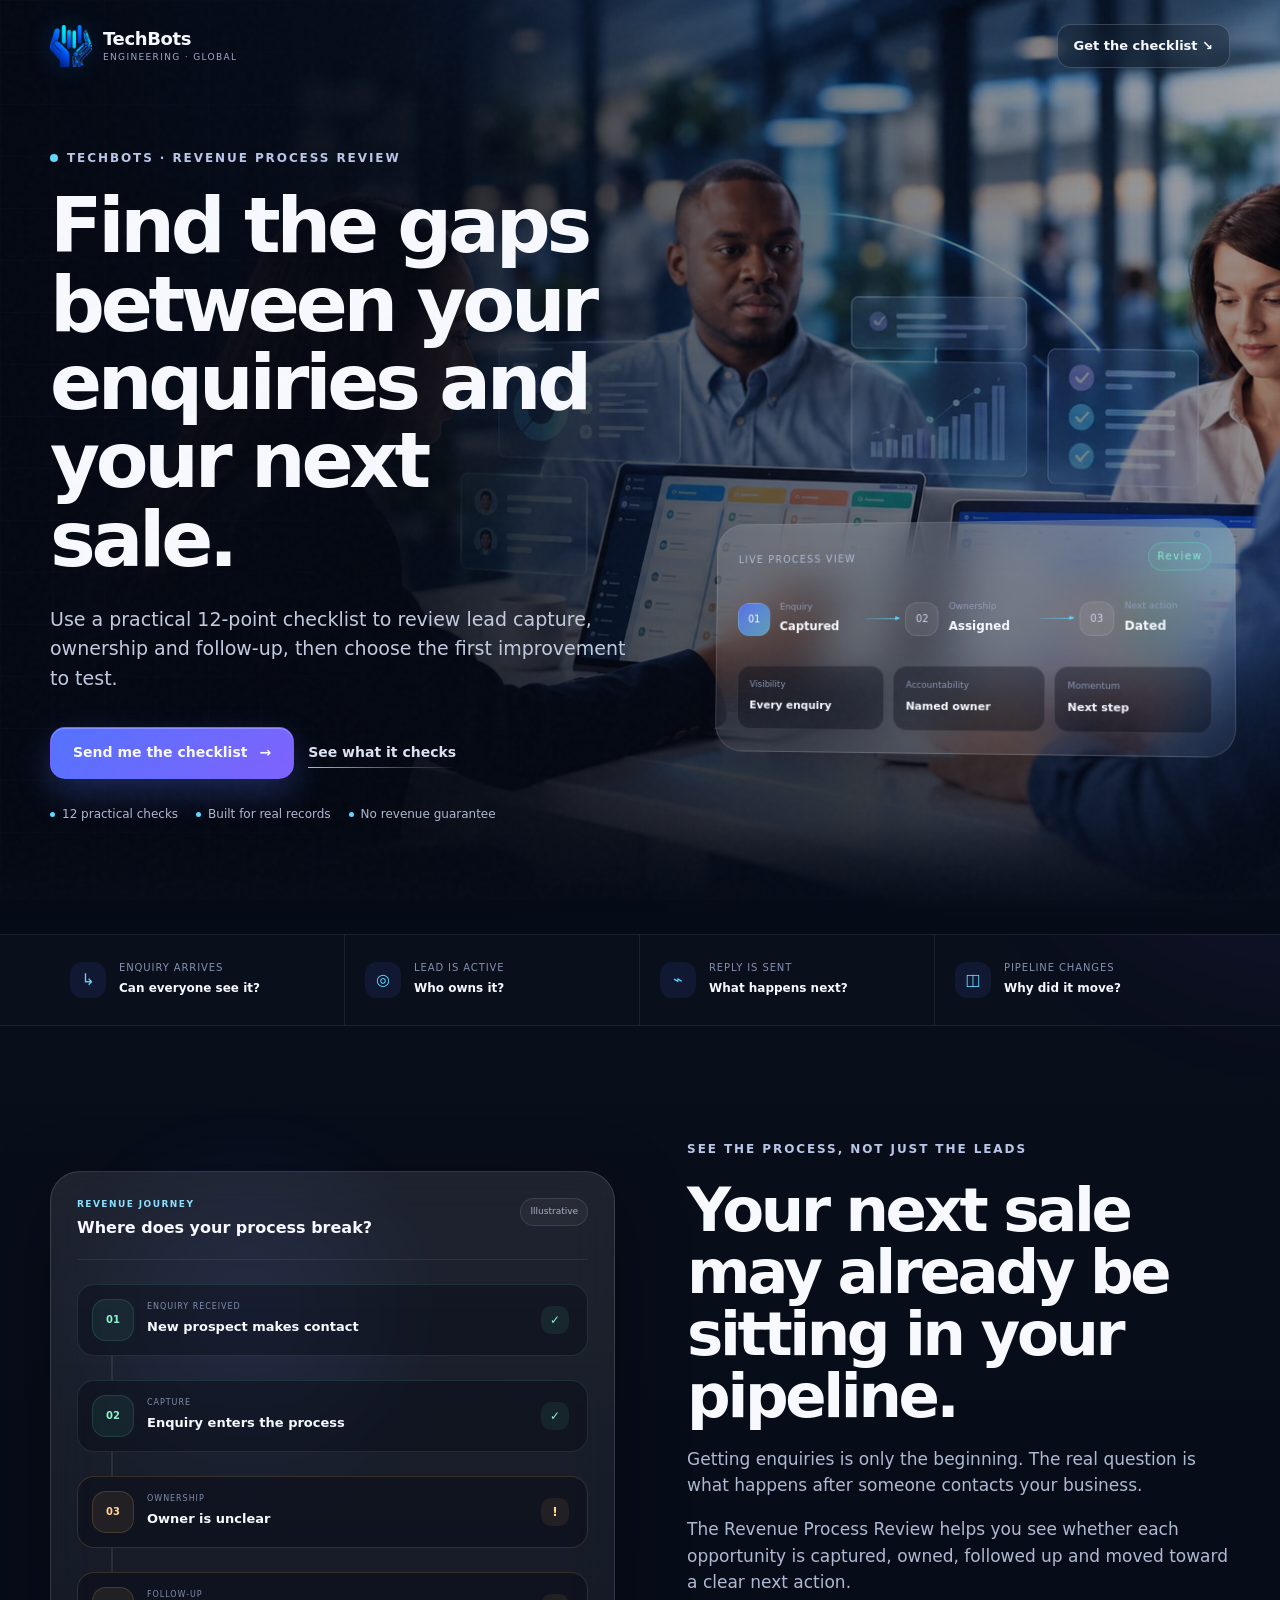
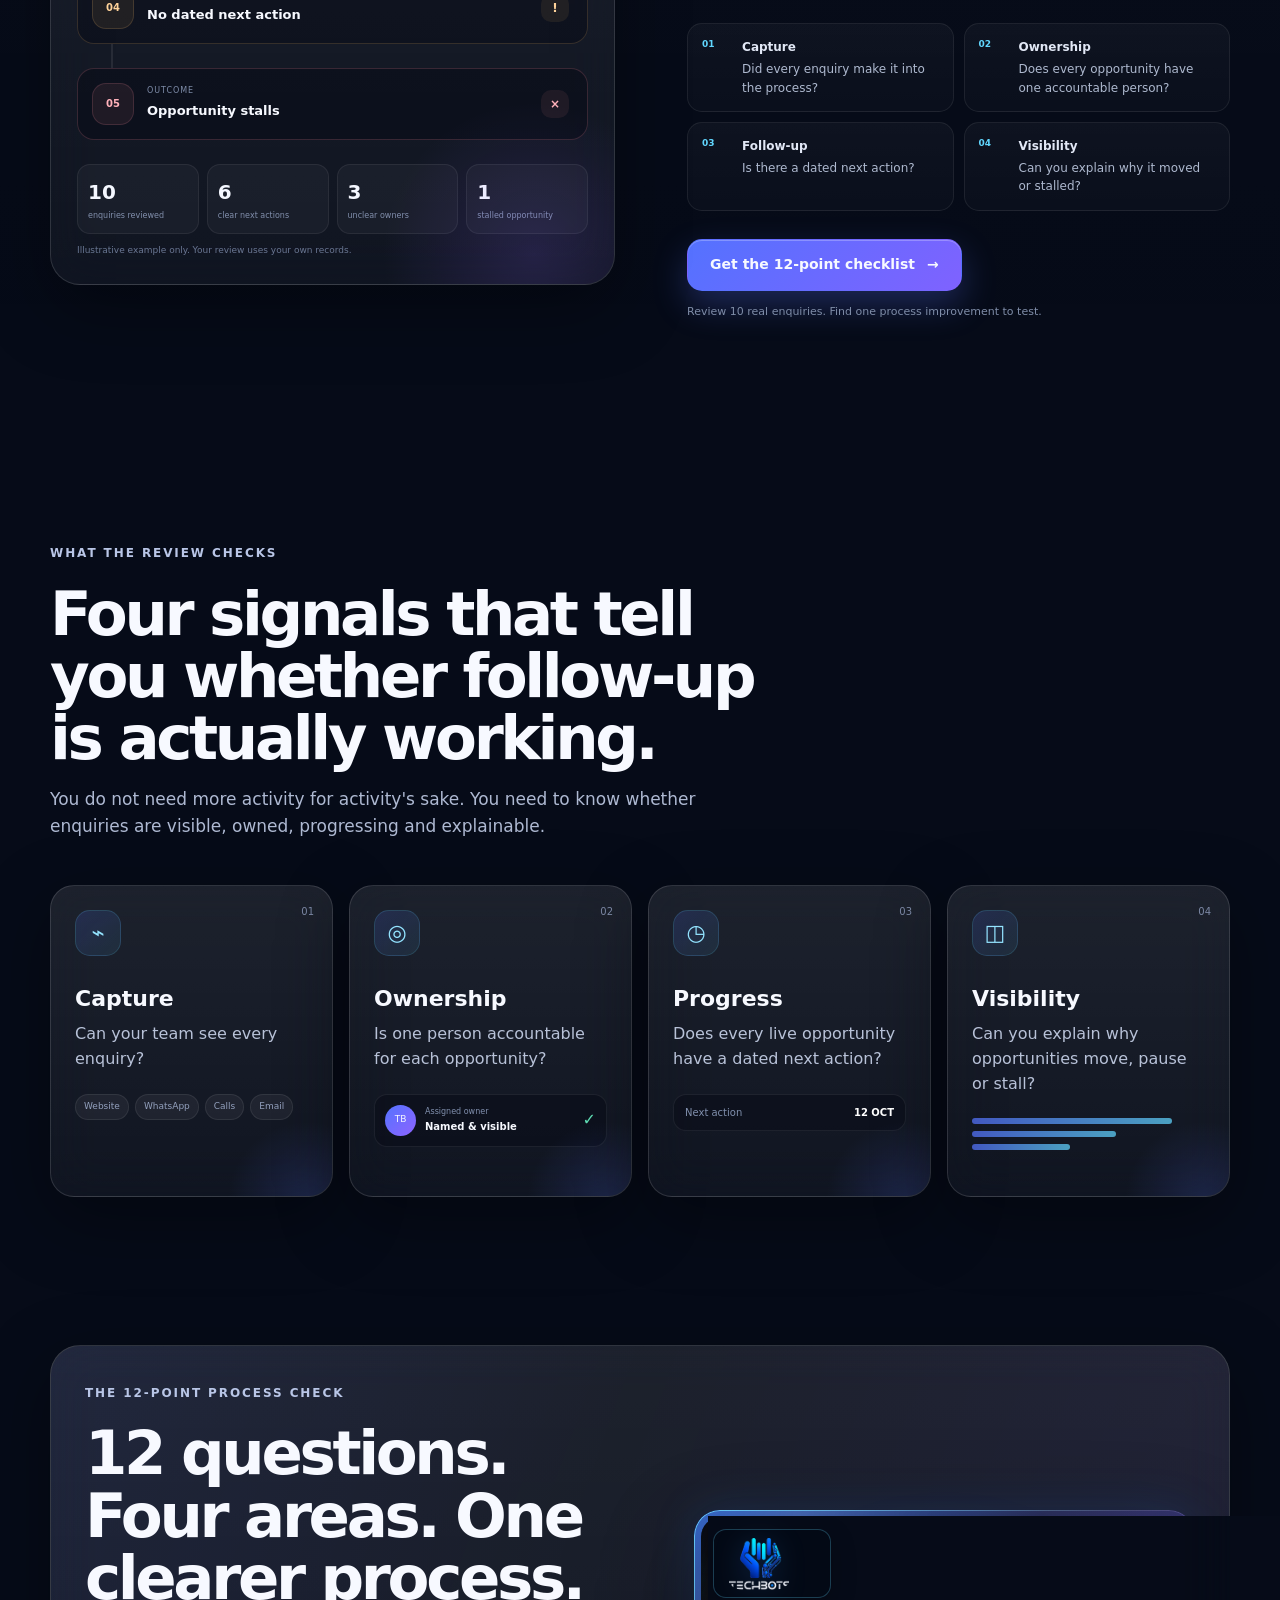
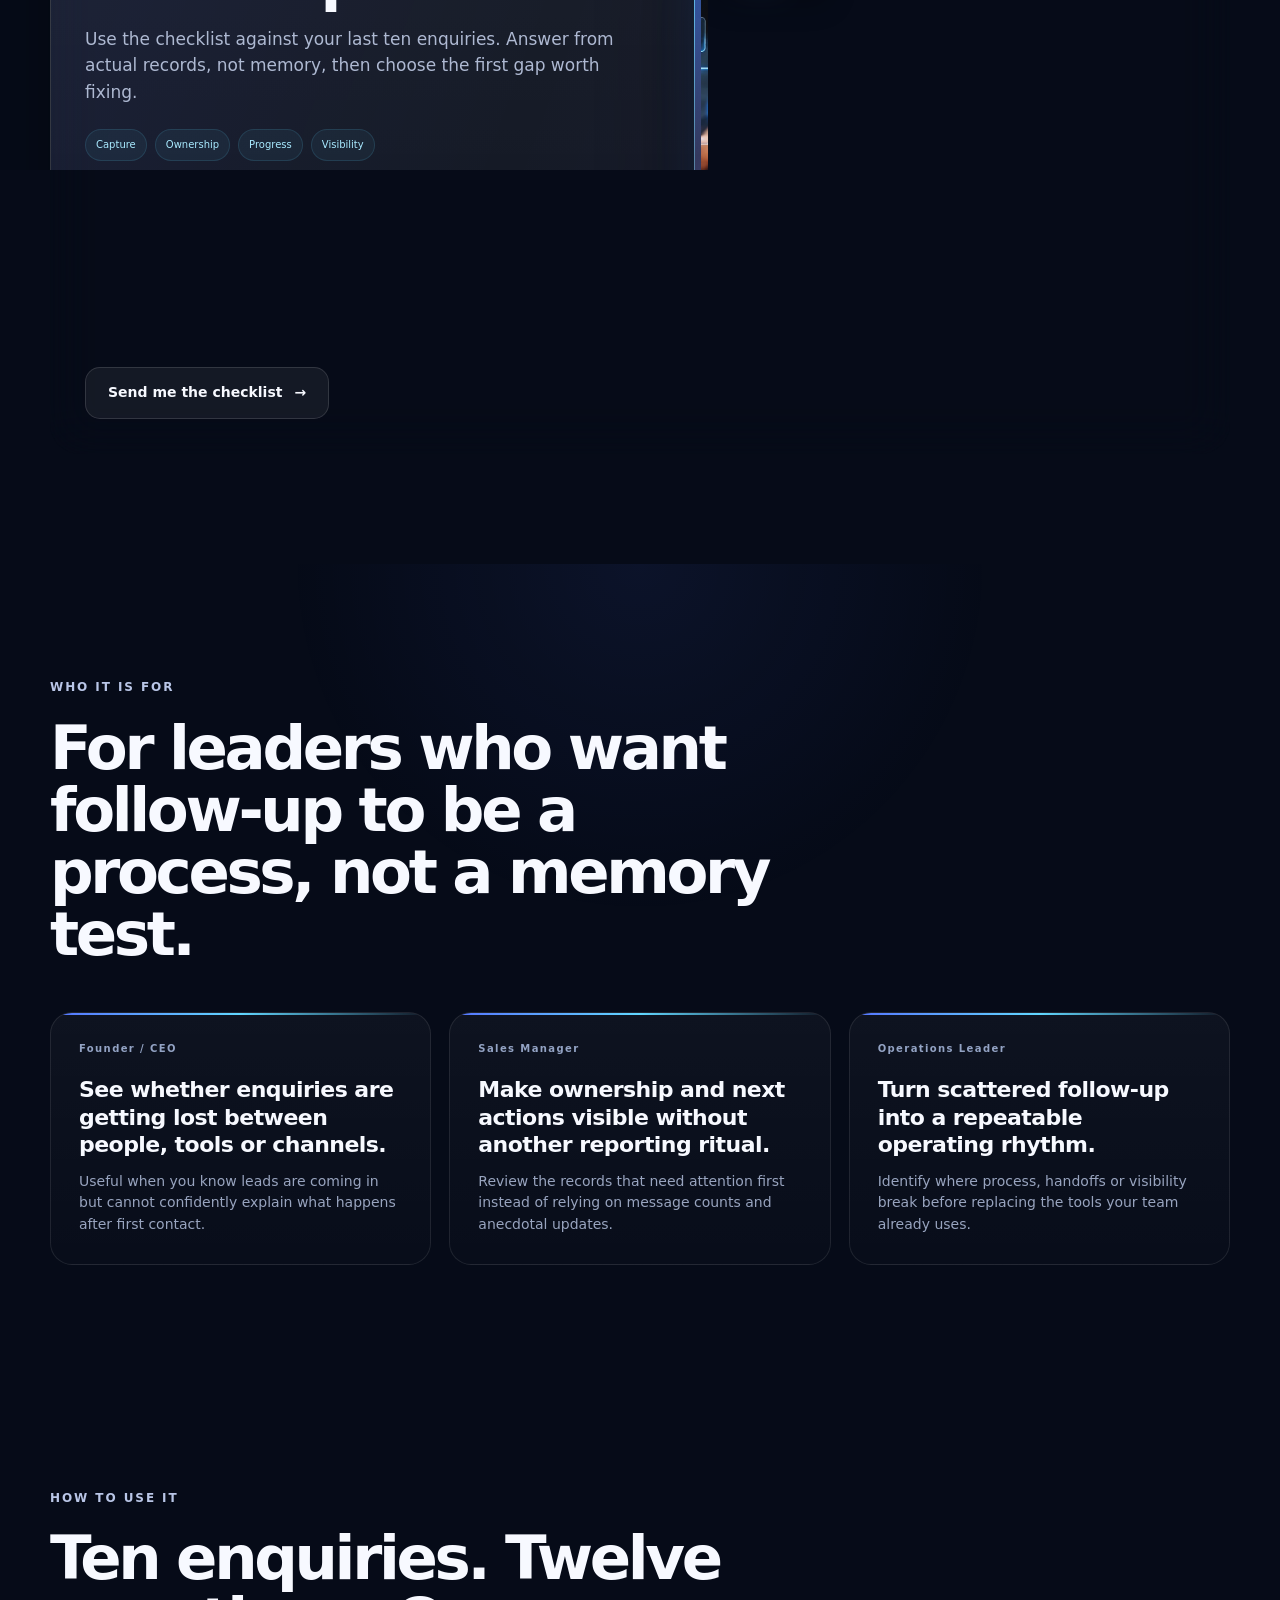
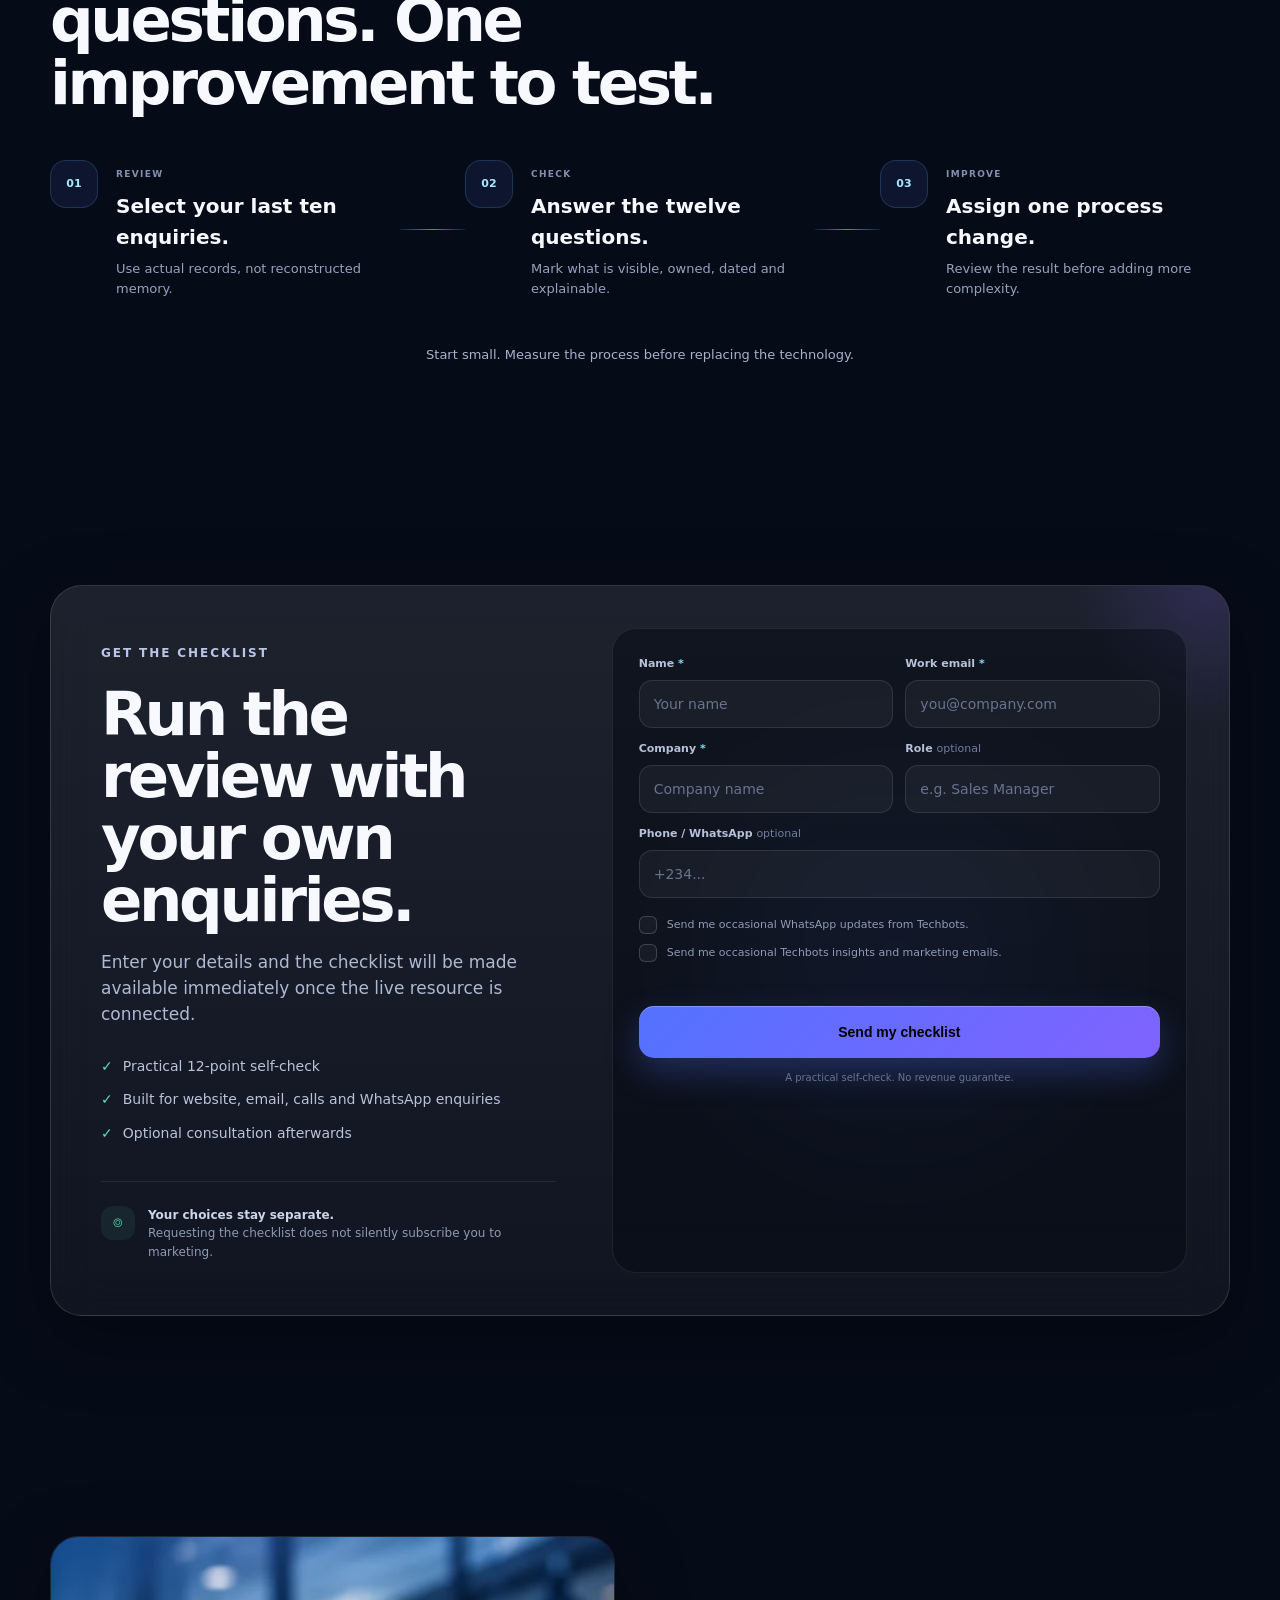
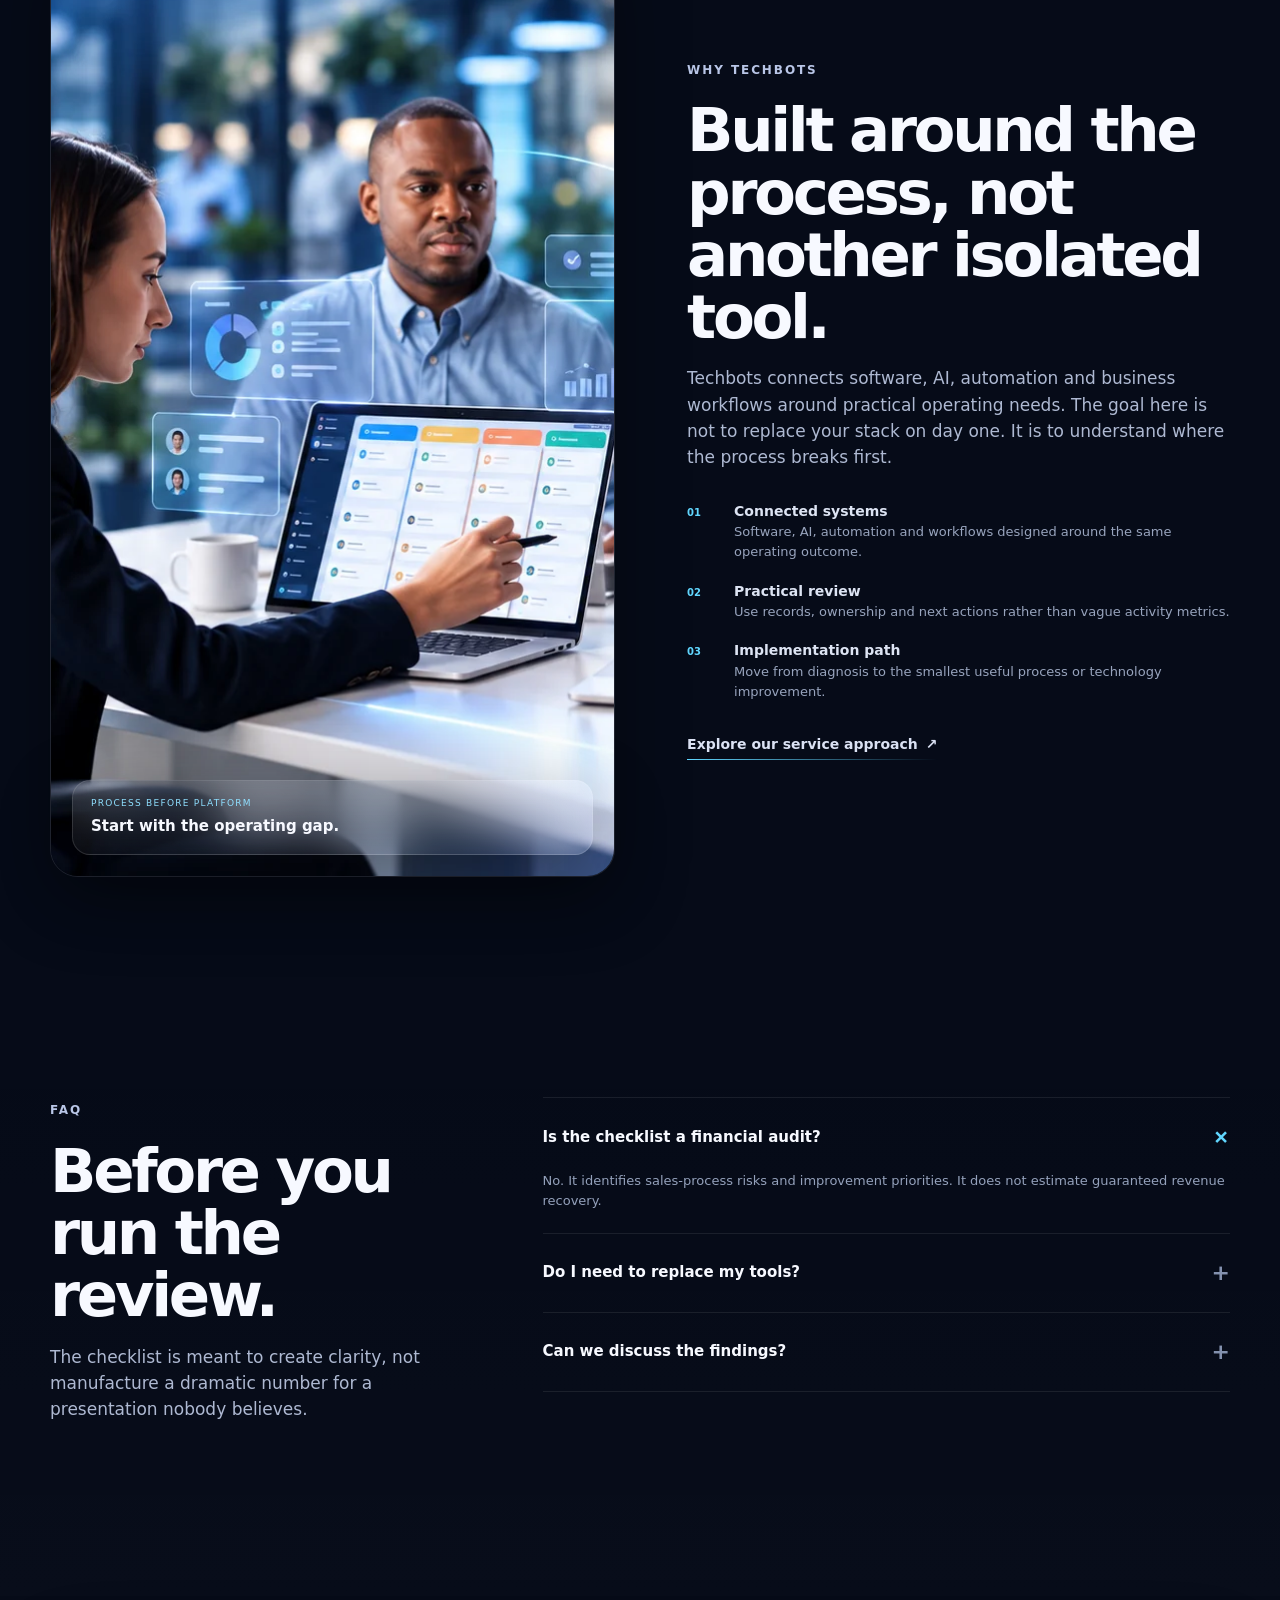
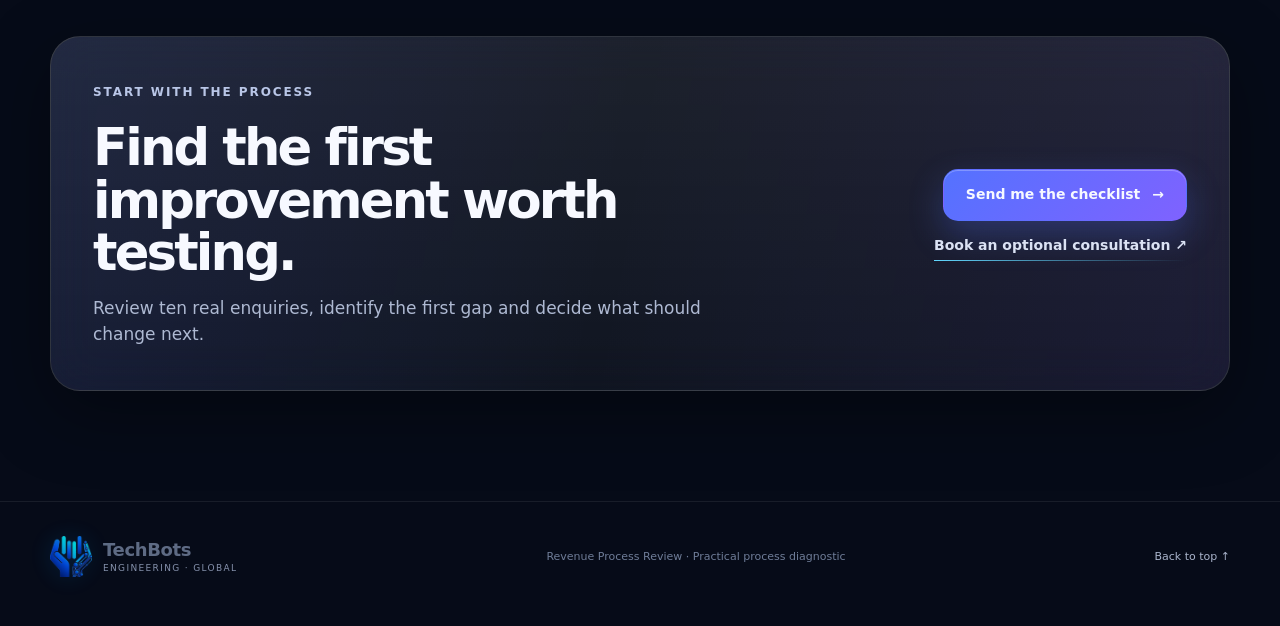
==== commit b5aaa35d: "added new web file" ====
--- a/index.html
+++ b/index.html
@@ -23,9 +23,7 @@
   <header class="site-header" id="top">
     <div class="container header-inner">
       <a class="brand" href="https://teckbots.com/" aria-label="Techbots home">
-        <span class="brand-mark" aria-hidden="true">
-          <svg viewBox="0 0 40 40" role="img"><path d="M8 7h24v6H22v20h-6V13H8z" fill="currentColor"/><circle cx="29" cy="28" r="4" fill="#61d7ff"/></svg>
-        </span>
+        <span class="brand-mark official" aria-hidden="true"><img src="assets/techbots-symbol.png" alt="" /></span>
         <span class="brand-copy"><strong>TechBots</strong><small>ENGINEERING · GLOBAL</small></span>
       </a>
       <a class="header-cta" href="#checklist-form">Get the checklist <span aria-hidden="true">↘</span></a>
@@ -215,10 +213,15 @@
           </div>
           <a class="btn btn-secondary" href="#checklist-form">Send me the checklist <span aria-hidden="true">→</span></a>
         </div>
-        <div class="checklist-art">
+        <div class="checklist-art crm-art">
           <div class="glow-ring" aria-hidden="true"></div>
-          <img src="assets/checklist-preview.webp" alt="Preview mockup of the Techbots Revenue Process Review checklist" width="1200" height="800" loading="lazy" />
-          <div class="floating-badge glass"><span>12</span><small>process checks</small></div>
+          <div class="crm-visual-frame">
+            <div class="crm-brand official-logo" aria-label="Techbots">
+              <img src="assets/techbots-logo-light.png" alt="Techbots" />
+            </div>
+            <img src="assets/crm-techbots.webp" alt="CRM workflow and customer relationship technology visual" width="1183" height="887" loading="lazy" />
+            <span class="crm-visual-shine" aria-hidden="true"></span>
+          </div>
         </div>
       </div>
     </section>
@@ -379,7 +382,7 @@
   <footer class="site-footer">
     <div class="container footer-inner">
       <div class="brand footer-brand">
-        <span class="brand-mark" aria-hidden="true"><svg viewBox="0 0 40 40"><path d="M8 7h24v6H22v20h-6V13H8z" fill="currentColor"/><circle cx="29" cy="28" r="4" fill="#61d7ff"/></svg></span>
+        <span class="brand-mark official" aria-hidden="true"><img src="assets/techbots-symbol.png" alt="" /></span>
         <span class="brand-copy"><strong>TechBots</strong><small>ENGINEERING · GLOBAL</small></span>
       </div>
       <p>Revenue Process Review · Practical process diagnostic</p>
--- a/styles.css
+++ b/styles.css
@@ -25,3 +25,28 @@
 @media (max-width:1020px){.hero{min-height:auto;padding-bottom:90px}.hero-layout{grid-template-columns:1fr;gap:45px}.hero-orbit{max-width:620px;margin:0}.hero-image{background-position:63% center}.hero-vignette{background:linear-gradient(90deg,rgba(4,8,18,.98),rgba(4,8,18,.85) 54%,rgba(4,8,18,.45)),linear-gradient(180deg,transparent,#060b18)}.check-grid{grid-template-columns:1fr 1fr}.diagnostic-layout,.checklist-compact,.why-layout{grid-template-columns:1fr;gap:42px}.diagnostic-visual{max-width:760px}.checklist-art{min-height:330px}.form-shell{grid-template-columns:1fr;gap:24px}.faq-layout{grid-template-columns:1fr;gap:22px}.final-card{align-items:flex-start;flex-direction:column}.final-actions{justify-content:flex-start}.steps-track{grid-template-columns:1fr;gap:18px}.step-connector{width:1px;height:30px;margin-left:23px}.strip-grid{grid-template-columns:1fr 1fr}.strip-item:nth-child(2){border-right:none}.strip-item:nth-child(-n+2){border-bottom:1px solid rgba(255,255,255,.07)}}
 @media (max-width:760px){.container{width:min(var(--container),calc(100% - 28px))}.section-pad{padding:78px 0}.site-header{padding:18px 0}.header-cta{display:none}.hero{padding-top:112px;min-height:780px;align-items:flex-start}.hero-image{background-position:62% center;opacity:.68}.hero-vignette{background:linear-gradient(180deg,rgba(4,8,18,.84) 0%,rgba(4,8,18,.78) 37%,rgba(4,8,18,.9) 72%,#060b18 100%),linear-gradient(90deg,rgba(4,8,18,.86),rgba(4,8,18,.35))}.hero-layout{display:block}.hero-copy{padding-top:24px}.hero h1{font-size:47px;letter-spacing:-.052em}.hero-sub{font-size:16px;margin:20px 0 26px}.hero-actions{align-items:stretch}.hero-actions .btn,.hero-actions .text-link{width:100%;text-align:center}.hero-actions .text-link{padding:9px}.microcopy-row{gap:10px 16px;margin-top:20px}.hero-orbit{margin-top:55px}.orbit-card{transform:none;padding:18px}.process-flow{grid-template-columns:1fr;gap:8px;margin:18px 0}.flow-line{width:1px;height:17px;margin-left:17px}.flow-line::after{display:none}.hero-kpi-grid{grid-template-columns:1fr}.problem-strip{display:none}.section-heading h2,.diagnostic-copy h2,.checklist-copy h2,.form-copy h2,.why-copy h2,.final-card h2{font-size:38px}.section-heading{margin-bottom:34px}.check-grid,.role-grid,.diagnostic-layout,.checklist-compact,.why-layout{grid-template-columns:1fr}.check-card{min-height:auto}.diagnostic-layout{gap:42px}.diagnostic-checks{grid-template-columns:1fr}.process-metrics{grid-template-columns:1fr 1fr}.diagnostic-visual{padding:18px}.checklist-compact{padding:22px;gap:28px}.checklist-art{min-height:280px}.floating-badge{right:8px;bottom:12px}.role-grid{gap:12px}.role-card h3{font-size:20px}.form-shell{padding:18px;border-radius:24px}.form-panel{padding:18px}.field-grid.two-col{grid-template-columns:1fr}.why-visual{order:2}.why-copy{order:1}.why-visual img{min-height:330px}.faq-layout{gap:10px}.final-card{padding:28px}.final-actions{width:100%;min-width:0;align-items:stretch;flex-direction:column}.final-actions .btn,.final-actions .text-link{text-align:center}.footer-inner{align-items:flex-start;flex-direction:column}.mobile-sticky{display:block;position:fixed;left:12px;right:12px;bottom:12px;z-index:80;transform:translateY(110%);transition:.3s}.mobile-sticky.show{transform:none}.mobile-sticky a{display:flex;justify-content:space-between;align-items:center;background:linear-gradient(135deg,#5573ff,#805fff);border:1px solid rgba(255,255,255,.18);box-shadow:0 16px 44px rgba(0,0,0,.45);padding:14px 17px;border-radius:15px;font-size:13px;font-weight:850}.site-footer{padding-bottom:90px}}
 @media (prefers-reduced-motion:reduce){html{scroll-behavior:auto}.reveal{opacity:1;transform:none;transition:none}.pulse-dot,.spinner,.journey-line span{animation:none}.btn,.check-card,.header-cta{transition:none}}
+
+/* CRM visual upgrade: replaces the checklist mockup only */
+.crm-art{min-height:430px;display:grid;place-items:center;position:relative}
+.crm-visual-frame{position:relative;width:min(100%,540px);border-radius:26px;padding:7px;background:linear-gradient(145deg,rgba(56,123,255,.72),rgba(84,100,255,.18) 34%,rgba(123,77,255,.55));box-shadow:0 30px 90px rgba(0,0,0,.48),0 0 44px rgba(56,133,255,.18);overflow:hidden}
+.crm-visual-frame::before{content:"";position:absolute;inset:0;border-radius:inherit;padding:1px;background:linear-gradient(135deg,rgba(111,220,255,.85),rgba(255,255,255,.12),rgba(117,78,255,.58));-webkit-mask:linear-gradient(#000 0 0) content-box,linear-gradient(#000 0 0);-webkit-mask-composite:xor;mask-composite:exclude;pointer-events:none;z-index:4}
+.crm-visual-frame img{display:block;width:100%;height:auto;aspect-ratio:4/3;object-fit:cover;object-position:center;border-radius:20px;transform:none!important;border:0!important;box-shadow:none!important;filter:saturate(1.06) contrast(1.035) brightness(.98)}
+.crm-visual-frame::after{content:"";position:absolute;inset:7px;border-radius:20px;background:linear-gradient(180deg,rgba(4,11,27,.22),transparent 30%,transparent 72%,rgba(5,9,21,.2));pointer-events:none;z-index:2}
+.crm-brand{position:absolute;top:24px;left:24px;z-index:5;display:flex;align-items:center;gap:9px;padding:9px 12px;border-radius:13px;background:rgba(3,9,22,.62);border:1px solid rgba(129,214,255,.24);backdrop-filter:blur(14px);box-shadow:0 8px 26px rgba(0,0,0,.22)}
+.crm-brand strong{font-size:13px;letter-spacing:.045em;color:#fff;text-shadow:0 1px 10px rgba(84,178,255,.25)}
+.crm-brand-mark{width:25px;height:25px;border-radius:8px;display:grid;place-items:center;background:linear-gradient(145deg,#00baff,#335dff);box-shadow:0 0 18px rgba(0,186,255,.35);position:relative}
+.crm-brand-mark::before,.crm-brand-mark::after,.crm-brand-mark i{content:"";position:absolute;border:2px solid #fff;border-radius:3px;transform:rotate(45deg)}
+.crm-brand-mark::before{width:11px;height:11px}
+.crm-brand-mark::after{width:6px;height:6px;opacity:.75}
+.crm-brand-mark i{width:16px;height:16px;opacity:.35}
+.crm-visual-shine{position:absolute;z-index:3;inset:-45% auto auto -15%;width:50%;height:190%;transform:rotate(16deg);background:linear-gradient(90deg,transparent,rgba(255,255,255,.10),transparent);filter:blur(8px);pointer-events:none;animation:crmShine 7s ease-in-out infinite}
+@keyframes crmShine{0%,20%{transform:translateX(-130%) rotate(16deg)}55%,100%{transform:translateX(320%) rotate(16deg)}}
+@media (prefers-reduced-motion:reduce){.crm-visual-shine{animation:none}}
+@media (max-width:760px){.crm-art{min-height:auto}.crm-visual-frame{width:100%}.crm-brand{top:18px;left:18px}}
+
+/* Official Techbots logo update */
+.brand-mark.official{width:42px;height:42px;display:grid;place-items:center;overflow:visible;flex:0 0 42px}
+.brand-mark.official img{width:42px;height:42px;object-fit:contain;filter:drop-shadow(0 0 12px rgba(22,157,255,.22))}
+.crm-brand.official-logo{top:19px;left:19px;padding:8px 10px 7px;background:rgba(3,9,22,.72);border-color:rgba(97,215,255,.26);min-width:118px;justify-content:flex-start}
+.crm-brand.official-logo img{display:block;width:auto;height:52px;max-width:150px;object-fit:contain;filter:drop-shadow(0 2px 14px rgba(64,163,255,.22))}
+@media (max-width:760px){.crm-brand.official-logo{top:14px;left:14px;padding:6px 8px}.crm-brand.official-logo img{height:42px;max-width:124px}.brand-mark.official,.brand-mark.official img{width:38px;height:38px}}
